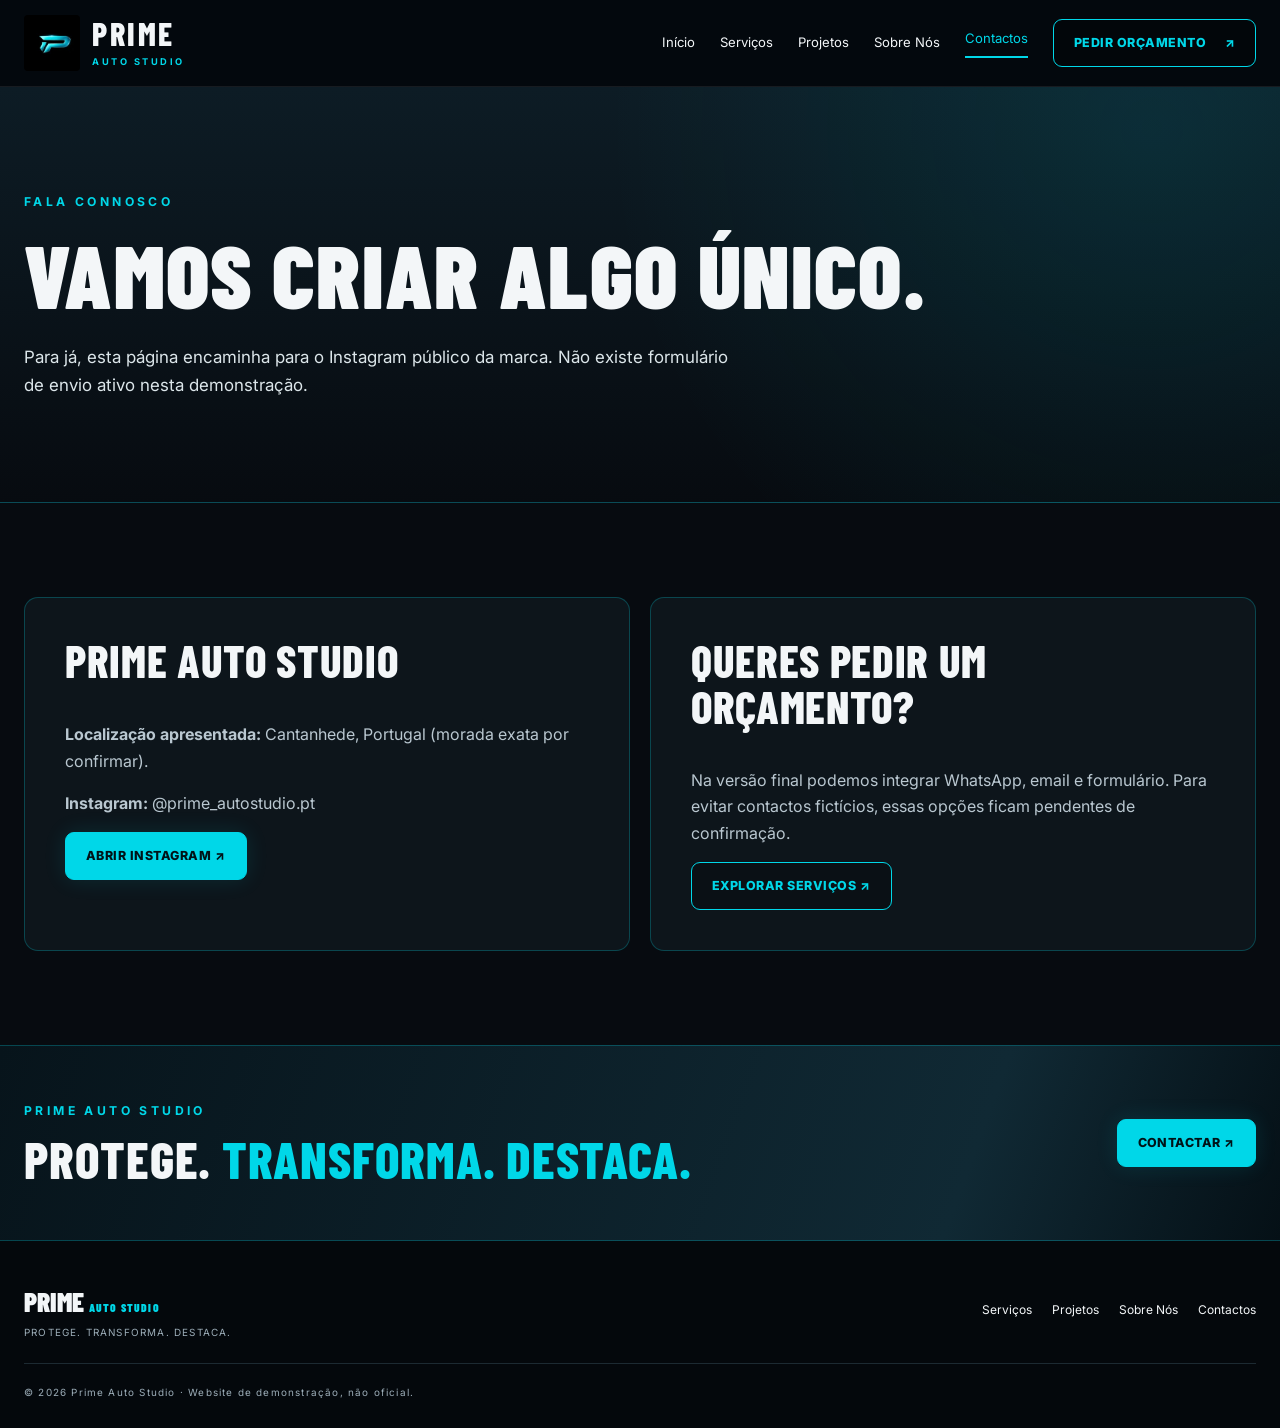
==== contactos.html @ 960bb54b "Primeira versão Prime Auto Studio" ====
<!doctype html><html lang="pt-PT"><head><meta charset="UTF-8"><meta name="viewport" content="width=device-width, initial-scale=1"><meta name="theme-color" content="#080d12"><meta name="description" content="Entra em contacto com a Prime Auto Studio para conhecer os seus serviços."><title>Contactos | Prime Auto Studio — Demonstração</title><link rel="preconnect" href="https://fonts.googleapis.com"><link rel="preconnect" href="https://fonts.gstatic.com" crossorigin><link href="https://fonts.googleapis.com/css2?family=Barlow+Condensed:wght@500;600;700;800;900&family=Inter:wght@400;500;600;700&display=swap" rel="stylesheet"><link rel="stylesheet" href="css/style.css"><link rel="stylesheet" href="css/responsive.css" media="(max-width: 900px)"></head><body><header class="site-header" id="topo"><div class="container header-inner"><a href="index.html" class="brand" aria-label="Prime Auto Studio — Início"><img src="assets/images/logo/prime-logo.png" alt="Símbolo Prime Auto Studio"><span><strong>PRIME</strong><small>AUTO STUDIO</small></span></a><button class="menu-toggle" aria-expanded="false" aria-controls="site-nav" aria-label="Abrir menu"><span></span><span></span><span></span></button><nav id="site-nav" class="site-nav" aria-label="Navegação principal"><a href="index.html" class="nav-link">Início</a><a href="servicos.html" class="nav-link">Serviços</a><a href="projetos.html" class="nav-link">Projetos</a><a href="sobre.html" class="nav-link">Sobre Nós</a><a href="contactos.html" class="nav-link active" aria-current="page">Contactos</a><a class="btn btn-outline nav-cta" href="contactos.html">Pedir orçamento <span aria-hidden="true">↗</span></a></nav></div></header><main id="conteudo"><section class="page-banner"><div class="container"><p class="eyebrow">FALA CONNOSCO</p><h1>VAMOS CRIAR <span>ALGO ÚNICO.</span></h1><p class="lead">Para já, esta página encaminha para o Instagram público da marca. Não existe formulário de envio ativo nesta demonstração.</p></div></section><section class="section"><div class="container"><div class="contact-layout"><div class="copy-panel"><h2>PRIME AUTO STUDIO</h2><p><strong>Localização apresentada:</strong> Cantanhede, Portugal (morada exata por confirmar).</p><p><strong>Instagram:</strong> @prime_autostudio.pt</p><a class="btn btn-primary" href="https://www.instagram.com/prime_autostudio.pt/" target="_blank" rel="noopener noreferrer">Abrir Instagram ↗</a></div><div class="copy-panel"><h2>QUERES PEDIR UM ORÇAMENTO?</h2><p>Na versão final podemos integrar WhatsApp, email e formulário. Para evitar contactos fictícios, essas opções ficam pendentes de confirmação.</p><a class="btn btn-outline" href="servicos.html">Explorar serviços ↗</a></div></div></div></section><section class="cta-section"><div class="container cta-inner"><div><p class="eyebrow">PRIME AUTO STUDIO</p><h2>PROTEGE. <span>TRANSFORMA. DESTACA.</span></h2></div><a href="contactos.html" class="btn btn-primary">Contactar ↗</a></div></section></main><footer class="site-footer"><div class="container footer-inner"><div><a href="index.html" class="footer-logo">PRIME <span>AUTO STUDIO</span></a><p>PROTEGE. TRANSFORMA. DESTACA.</p></div><div class="footer-links"><a href="servicos.html">Serviços</a><a href="projetos.html">Projetos</a><a href="sobre.html">Sobre Nós</a><a href="contactos.html">Contactos</a></div><p class="footer-note">© <span id="year"></span> Prime Auto Studio · Website de demonstração, não oficial.</p></div></footer><script src="js/main.js" defer></script></body></html>
---- css/style.css ----
/* Prime Auto Studio — base visual da demonstração */
:root{--bg:#070b10;--surface:#0d151b;--surface-2:#111d26;--cyan:#00d7e8;--white:#f3f6f8;--muted:#9daeb9;--border:rgba(0,215,232,.25);--max:1240px}*{box-sizing:border-box}html{scroll-behavior:smooth}body{margin:0;background:var(--bg);color:var(--white);font-family:Inter,Arial,sans-serif;line-height:1.65}a{color:inherit;text-decoration:none}img{display:block;max-width:100%}button{font:inherit}.container{width:min(var(--max),calc(100% - 48px));margin-inline:auto}h1,h2,h3,p{margin-top:0}h1,h2,h3{font-family:'Barlow Condensed',Impact,sans-serif;line-height:1.02;letter-spacing:.015em}h1{font-size:clamp(4.2rem,8vw,8.2rem);font-weight:900}h2{font-size:clamp(2.8rem,5.3vw,5rem);font-weight:800}h2 span,h1 em{color:var(--cyan);font-style:normal}.eyebrow{font-size:.76rem;letter-spacing:.28em;color:var(--cyan);font-weight:700;text-transform:uppercase}.lead{max-width:540px;font-size:1.06rem;color:#dce6ea}.site-header{position:relative;z-index:20;background:rgba(4,9,13,.96);border-bottom:1px solid rgba(255,255,255,.08)}.header-inner{min-height:86px;display:flex;align-items:center;justify-content:space-between;gap:36px}.brand{display:flex;align-items:center;gap:12px;flex-shrink:0}.brand img{width:56px;height:56px;object-fit:cover;border-radius:4px}.brand strong{font-family:'Barlow Condensed',sans-serif;font-size:2rem;font-weight:800;letter-spacing:.08em;line-height:1}.brand small{display:block;letter-spacing:.27em;color:var(--cyan);font-size:.58rem;font-weight:700}.site-nav{display:flex;align-items:center;justify-content:flex-end;gap:25px}.nav-link{font-size:.82rem;white-space:nowrap;transition:color .2s}.nav-link:hover,.nav-link.active{color:var(--cyan)}.nav-link.active{border-bottom:2px solid var(--cyan);padding-bottom:6px}.btn{min-height:48px;display:inline-flex;align-items:center;justify-content:center;gap:18px;border:1px solid var(--cyan);border-radius:9px;padding:11px 20px;font-size:.78rem;text-transform:uppercase;letter-spacing:.04em;font-weight:800;transition:transform .2s,background .2s}.btn:hover{transform:translateY(-2px)}.btn-primary{background:var(--cyan);color:#001318;box-shadow:0 0 22px rgba(0,215,232,.12)}.btn-outline{color:var(--cyan);background:rgba(0,0,0,.23)}.btn-outline:hover{background:rgba(0,215,232,.12)}.nav-cta{white-space:nowrap}.menu-toggle{display:none}.hero{min-height:690px;position:relative;overflow:hidden;background:#061016}.hero-image{position:absolute;inset:0;background:linear-gradient(90deg,rgba(0,5,9,.98) 2%,rgba(0,7,12,.82) 43%,rgba(0,7,12,.2) 100%),url('../assets/images/carros/mclaren-600lt.jpg') center 43%/cover no-repeat;filter:saturate(1.18)}.hero:after{content:'';position:absolute;inset:0;background:linear-gradient(0deg,#070b10,transparent 26%);pointer-events:none}.hero-inner{position:relative;z-index:1;min-height:690px;display:flex;align-items:center;justify-content:space-between;gap:20px}.hero-copy{padding:80px 0 110px}.hero h1{margin:16px 0 22px;text-shadow:0 3px 24px #000}.button-row{display:flex;flex-wrap:wrap;gap:15px;margin-top:30px}.hero-tag{align-self:end;margin-bottom:58px;text-align:right;color:var(--cyan);letter-spacing:.16em;font-size:.68rem;font-weight:700}.hero-tag small{display:block;color:#c2d0d8;letter-spacing:.05em;font-size:.7rem}.section{padding:94px 0}.section-contrast{background:#0a1117}.section-heading{display:flex;align-items:end;justify-content:space-between;gap:24px;margin-bottom:32px}.section-heading h2{margin:0}.text-link{color:var(--cyan);font-size:.78rem;font-weight:800;text-transform:uppercase;letter-spacing:.04em}.text-link:hover{text-decoration:underline}.service-grid,.project-grid{display:grid;grid-template-columns:repeat(4,minmax(0,1fr));gap:16px}.service-card,.project-card{border:1px solid var(--border);background:linear-gradient(155deg,#12212a,#090e13);border-radius:12px;overflow:hidden;transition:transform .25s,border-color .25s}.service-card:hover,.project-card:hover{transform:translateY(-5px);border-color:var(--cyan)}.service-card{min-height:270px;padding:26px;display:flex;flex-direction:column}.service-icon{font-size:2.9rem;color:var(--cyan);line-height:1}.service-card h3{font-size:2rem;margin:23px 0 8px}.service-card p{color:var(--muted);font-size:.86rem;flex:1}.project-photo{height:215px;overflow:hidden;background:#121c22}.project-photo img{width:100%;height:100%;object-fit:cover;transition:transform .35s}.project-card:hover img{transform:scale(1.045)}.project-meta{padding:18px;display:flex;justify-content:space-between;align-items:center;gap:10px}.project-meta h3{font-size:1.55rem;margin:0 0 4px}.project-meta p{font-size:.67rem;line-height:1.5;color:var(--muted);text-transform:uppercase;margin:0}.arrow-link{height:35px;width:35px;border:1px solid var(--cyan);border-radius:50%;display:grid;place-items:center;color:var(--cyan);flex-shrink:0}.section-footnote{color:var(--muted);font-size:.7rem;margin:20px 0 0}.about-preview{display:grid;grid-template-columns:1fr 1fr;gap:65px;align-items:center}.about-image{height:410px;overflow:hidden;border-radius:12px;border:1px solid var(--border)}.about-image img{height:100%;width:100%;object-fit:cover}.about-preview p:not(.eyebrow){max-width:520px;color:var(--muted)}.about-preview .btn{margin-top:16px}.cta-section{padding:55px 0;background:linear-gradient(110deg,#07141b,#102934 75%,#051016);border-block:1px solid var(--border)}.cta-inner{display:flex;justify-content:space-between;align-items:center;gap:30px}.cta-inner h2{font-size:clamp(2.2rem,4vw,4rem);margin:0}.page-banner{padding:105px 0 85px;background:radial-gradient(circle at 90% 10%,rgba(0,215,232,.1),transparent 45%),linear-gradient(180deg,#0d1c25,#070b10);border-bottom:1px solid var(--border)}.page-banner h1{font-size:clamp(3.7rem,7vw,6.7rem);margin:16px 0 25px}.page-banner .lead{max-width:720px}.copy-panel{padding:40px;border:1px solid var(--border);border-radius:14px;background:var(--surface);max-width:880px}.copy-panel h2{font-size:2.8rem}.copy-panel p{color:#b9c7d0}.contact-layout{display:grid;grid-template-columns:1fr 1fr;gap:20px}.site-footer{background:#04080c;padding:38px 0 28px}.footer-inner{display:flex;align-items:center;justify-content:space-between;flex-wrap:wrap;gap:22px}.footer-logo{font-family:'Barlow Condensed',sans-serif;font-weight:900;font-size:1.7rem}.footer-logo span{font-size:.72rem;color:var(--cyan);letter-spacing:.1em}.footer-inner p{margin:0;color:var(--muted);font-size:.62rem;letter-spacing:.12em}.footer-links{display:flex;flex-wrap:wrap;gap:20px;font-size:.75rem}.footer-links a:hover{color:var(--cyan)}.footer-note{width:100%;padding-top:20px;border-top:1px solid #1c2a32}:focus-visible{outline:2px solid var(--cyan);outline-offset:4px}@media(prefers-reduced-motion:reduce){*,*:before,*:after{scroll-behavior:auto!important;transition:none!important}}
---- css/responsive.css ----
@media(max-width:900px){.container{width:min(100% - 32px,var(--max))}.header-inner{min-height:72px}.brand img{width:48px;height:48px}.menu-toggle{width:45px;height:45px;display:flex;flex-direction:column;align-items:center;justify-content:center;gap:6px;background:transparent;border:1px solid var(--border);border-radius:7px;cursor:pointer}.menu-toggle span{width:20px;height:2px;background:var(--cyan)}.site-nav{display:none;position:absolute;top:100%;left:0;right:0;background:#071017;padding:20px 24px 28px;flex-direction:column;align-items:stretch;gap:20px;border-bottom:1px solid var(--border)}.site-nav.is-open{display:flex}.nav-link.active{border:0;padding:0}.nav-cta{align-self:flex-start}.hero,.hero-inner{min-height:625px}.hero-image{background-position:60% center;background-image:linear-gradient(90deg,rgba(0,5,9,.93),rgba(0,7,12,.53)),url('../assets/images/carros/mclaren-600lt.jpg')}.hero-copy{padding:80px 0}.hero-tag{display:none}.service-grid,.project-grid{grid-template-columns:repeat(2,minmax(0,1fr))}.section{padding:65px 0}.about-preview{gap:30px}.about-image{height:310px}}@media(max-width:600px){.brand strong{font-size:1.6rem}.brand small{font-size:.51rem}.hero,.hero-inner{min-height:610px}.hero h1{font-size:clamp(3.8rem,14vw,5.5rem)}.hero .eyebrow{font-size:.61rem}.lead{font-size:.97rem}.section-heading{display:block}.section-heading .text-link{display:inline-block;margin-top:18px}.service-grid,.project-grid,.about-preview,.contact-layout{grid-template-columns:1fr}.service-card{min-height:220px}.project-photo{height:270px}.cta-inner{align-items:flex-start;flex-direction:column}.page-banner{padding:75px 0 65px}.copy-panel{padding:26px}.footer-inner{align-items:flex-start;flex-direction:column}}
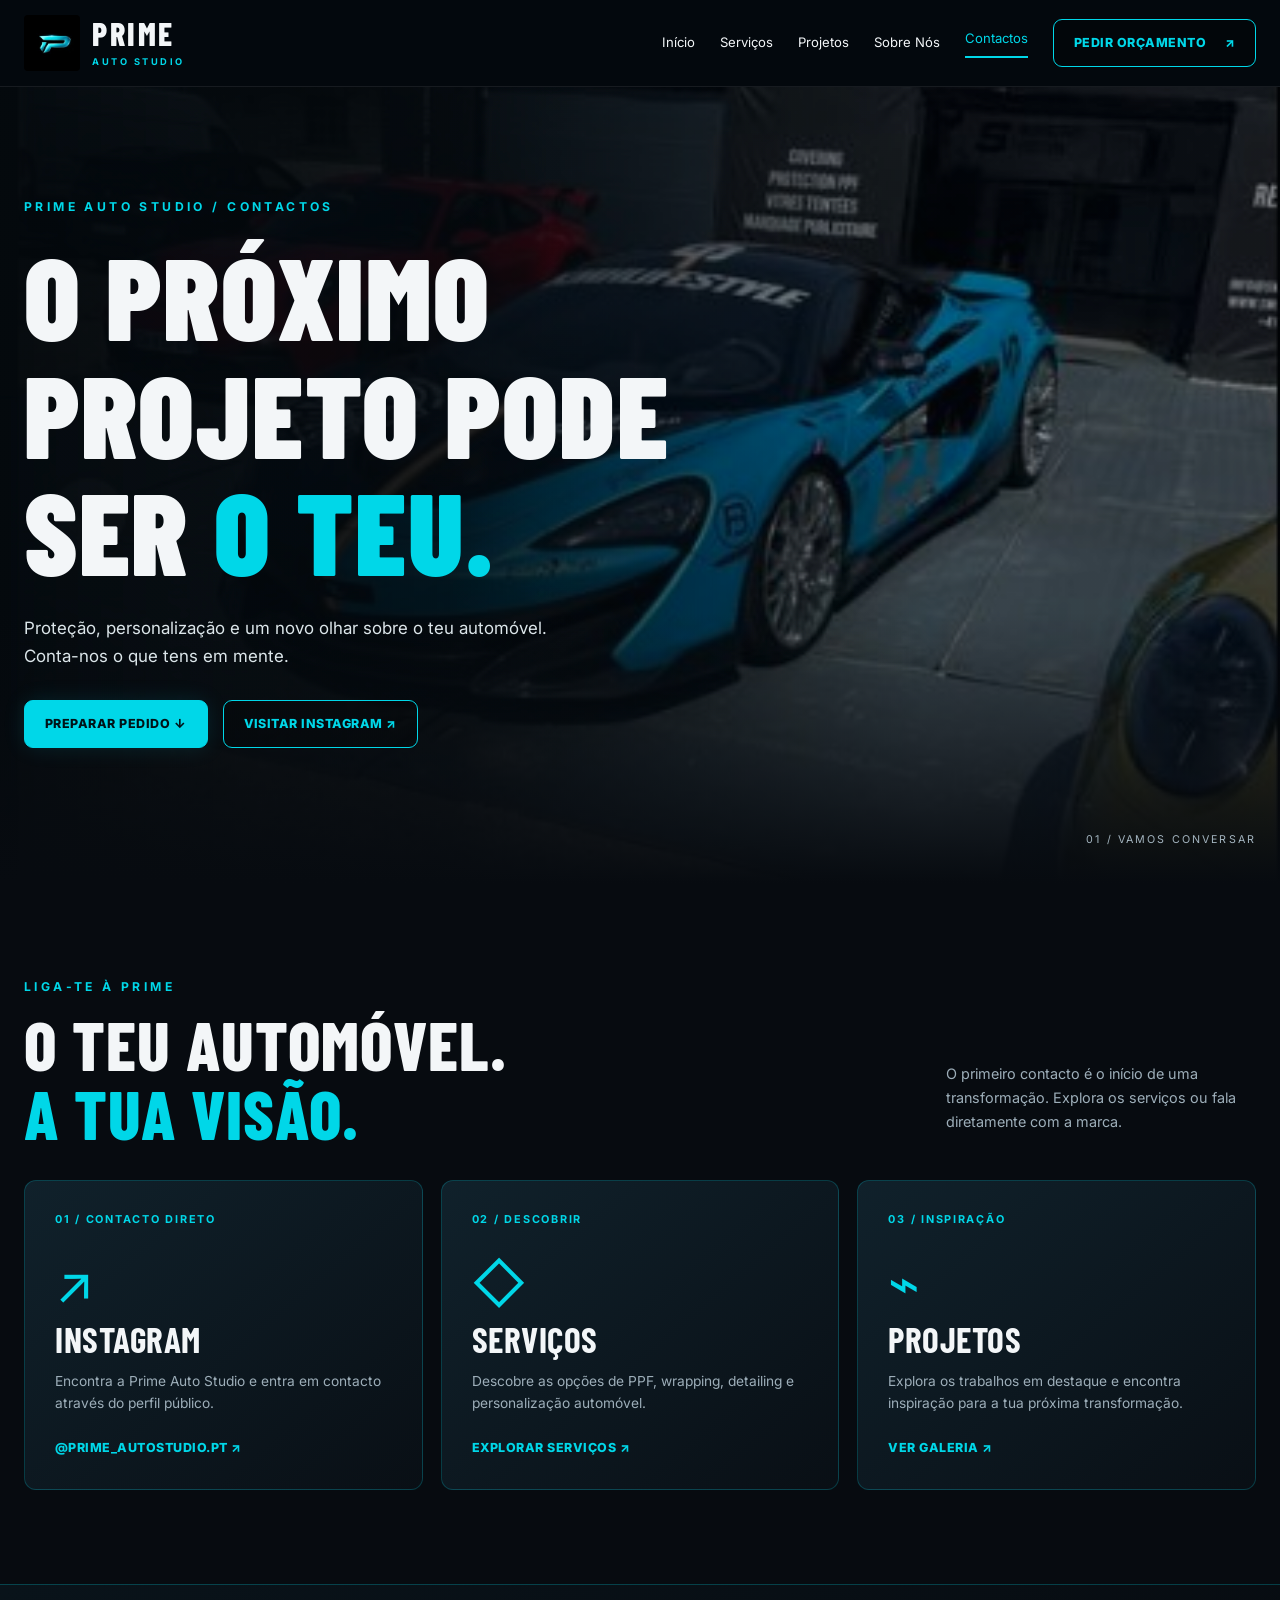
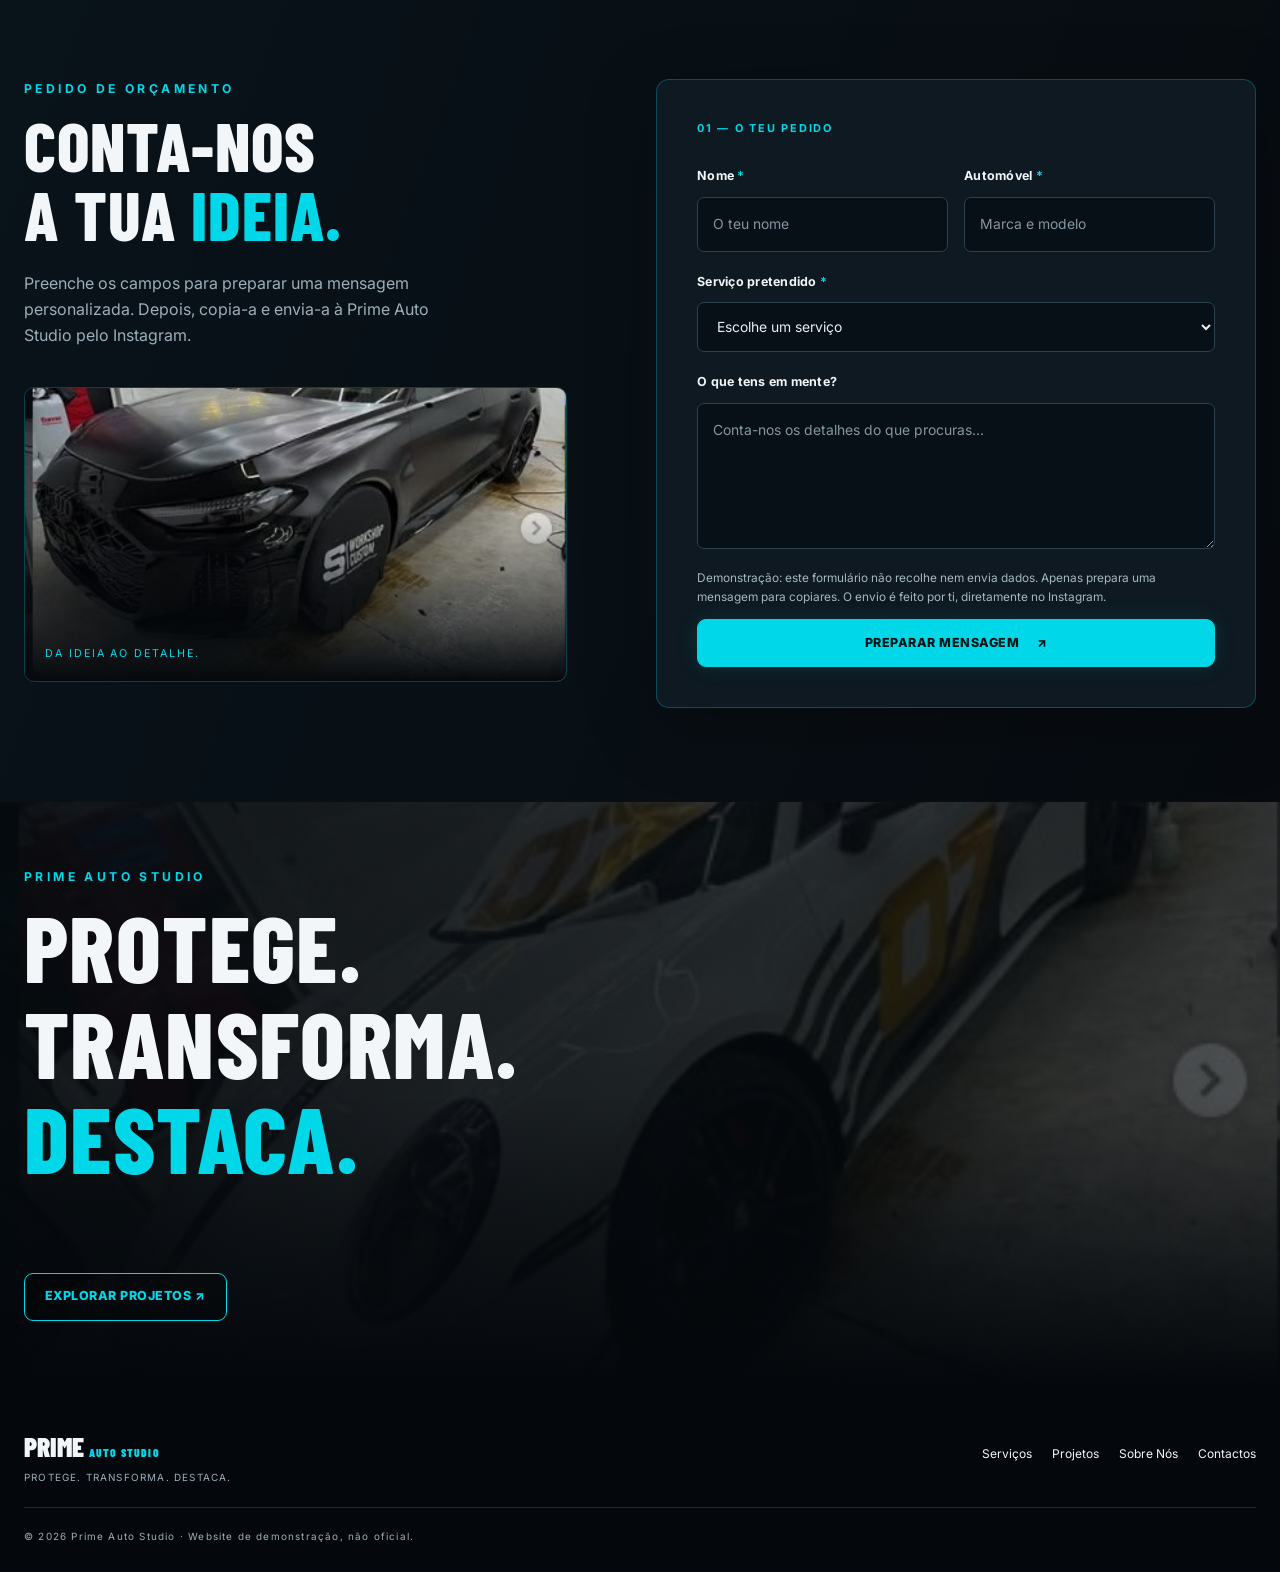
==== commit 553c8139: "atualização a 100% da demo" ====
--- a/contactos.html
+++ b/contactos.html
@@ -1 +1,16 @@
-<!doctype html><html lang="pt-PT"><head><meta charset="UTF-8"><meta name="viewport" content="width=device-width, initial-scale=1"><meta name="theme-color" content="#080d12"><meta name="description" content="Entra em contacto com a Prime Auto Studio para conhecer os seus serviços."><title>Contactos | Prime Auto Studio — Demonstração</title><link rel="preconnect" href="https://fonts.googleapis.com"><link rel="preconnect" href="https://fonts.gstatic.com" crossorigin><link href="https://fonts.googleapis.com/css2?family=Barlow+Condensed:wght@500;600;700;800;900&family=Inter:wght@400;500;600;700&display=swap" rel="stylesheet"><link rel="stylesheet" href="css/style.css"><link rel="stylesheet" href="css/responsive.css" media="(max-width: 900px)"></head><body><header class="site-header" id="topo"><div class="container header-inner"><a href="index.html" class="brand" aria-label="Prime Auto Studio — Início"><img src="assets/images/logo/prime-logo.png" alt="Símbolo Prime Auto Studio"><span><strong>PRIME</strong><small>AUTO STUDIO</small></span></a><button class="menu-toggle" aria-expanded="false" aria-controls="site-nav" aria-label="Abrir menu"><span></span><span></span><span></span></button><nav id="site-nav" class="site-nav" aria-label="Navegação principal"><a href="index.html" class="nav-link">Início</a><a href="servicos.html" class="nav-link">Serviços</a><a href="projetos.html" class="nav-link">Projetos</a><a href="sobre.html" class="nav-link">Sobre Nós</a><a href="contactos.html" class="nav-link active" aria-current="page">Contactos</a><a class="btn btn-outline nav-cta" href="contactos.html">Pedir orçamento <span aria-hidden="true">↗</span></a></nav></div></header><main id="conteudo"><section class="page-banner"><div class="container"><p class="eyebrow">FALA CONNOSCO</p><h1>VAMOS CRIAR <span>ALGO ÚNICO.</span></h1><p class="lead">Para já, esta página encaminha para o Instagram público da marca. Não existe formulário de envio ativo nesta demonstração.</p></div></section><section class="section"><div class="container"><div class="contact-layout"><div class="copy-panel"><h2>PRIME AUTO STUDIO</h2><p><strong>Localização apresentada:</strong> Cantanhede, Portugal (morada exata por confirmar).</p><p><strong>Instagram:</strong> @prime_autostudio.pt</p><a class="btn btn-primary" href="https://www.instagram.com/prime_autostudio.pt/" target="_blank" rel="noopener noreferrer">Abrir Instagram ↗</a></div><div class="copy-panel"><h2>QUERES PEDIR UM ORÇAMENTO?</h2><p>Na versão final podemos integrar WhatsApp, email e formulário. Para evitar contactos fictícios, essas opções ficam pendentes de confirmação.</p><a class="btn btn-outline" href="servicos.html">Explorar serviços ↗</a></div></div></div></section><section class="cta-section"><div class="container cta-inner"><div><p class="eyebrow">PRIME AUTO STUDIO</p><h2>PROTEGE. <span>TRANSFORMA. DESTACA.</span></h2></div><a href="contactos.html" class="btn btn-primary">Contactar ↗</a></div></section></main><footer class="site-footer"><div class="container footer-inner"><div><a href="index.html" class="footer-logo">PRIME <span>AUTO STUDIO</span></a><p>PROTEGE. TRANSFORMA. DESTACA.</p></div><div class="footer-links"><a href="servicos.html">Serviços</a><a href="projetos.html">Projetos</a><a href="sobre.html">Sobre Nós</a><a href="contactos.html">Contactos</a></div><p class="footer-note">© <span id="year"></span> Prime Auto Studio · Website de demonstração, não oficial.</p></div></footer><script src="js/main.js" defer></script></body></html>+<!doctype html>
+<html lang="pt-PT"><head>
+<meta charset="UTF-8"><meta name="viewport" content="width=device-width, initial-scale=1"><meta name="theme-color" content="#080d12">
+<meta name="description" content="Contacta a Prime Auto Studio sobre PPF, wrapping, detailing e personalização automóvel.">
+<title>Contactos | Prime Auto Studio — Demonstração</title>
+<link rel="preconnect" href="https://fonts.googleapis.com"><link rel="preconnect" href="https://fonts.gstatic.com" crossorigin>
+<link href="https://fonts.googleapis.com/css2?family=Barlow+Condensed:wght@500;600;700;800;900&family=Inter:wght@400;500;600;700&display=swap" rel="stylesheet">
+<link rel="stylesheet" href="css/style.css"><link rel="stylesheet" href="css/responsive.css" media="(max-width: 900px)"><link rel="stylesheet" href="css/contactos-v2.css">
+</head><body class="contacts-page">
+<header class="site-header" id="topo"><div class="container header-inner"><a href="index.html" class="brand" aria-label="Prime Auto Studio — Início"><img src="assets/images/logo/prime-logo.png" alt="Símbolo Prime Auto Studio"><span><strong>PRIME</strong><small>AUTO STUDIO</small></span></a><button class="menu-toggle" aria-expanded="false" aria-controls="site-nav" aria-label="Abrir menu"><span></span><span></span><span></span></button><nav id="site-nav" class="site-nav" aria-label="Navegação principal"><a href="index.html" class="nav-link">Início</a><a href="servicos.html" class="nav-link">Serviços</a><a href="projetos.html" class="nav-link">Projetos</a><a href="sobre.html" class="nav-link">Sobre Nós</a><a href="contactos.html" class="nav-link active" aria-current="page">Contactos</a><a class="btn btn-outline nav-cta" href="#orcamento">Pedir orçamento <span aria-hidden="true">↗</span></a></nav></div></header>
+<main id="conteudo">
+<section class="contact-hero" aria-labelledby="contact-title"><div class="contact-hero-image" aria-hidden="true"></div><div class="container contact-hero-inner"><p class="eyebrow">PRIME AUTO STUDIO / CONTACTOS</p><h1 id="contact-title">O PRÓXIMO<br>PROJETO PODE<br>SER <em>O TEU.</em></h1><p class="lead">Proteção, personalização e um novo olhar sobre o teu automóvel. Conta-nos o que tens em mente.</p><div class="button-row"><a class="btn btn-primary" href="#orcamento">Preparar pedido ↓</a><a class="btn btn-outline" href="https://www.instagram.com/prime_autostudio.pt/" target="_blank" rel="noopener noreferrer">Visitar Instagram ↗</a></div></div><span class="contact-hero-index">01 / VAMOS CONVERSAR</span></section>
+<section class="contact-options section" aria-labelledby="options-title"><div class="container"><div class="section-heading"><div><p class="eyebrow">LIGA-TE À PRIME</p><h2 id="options-title">O TEU AUTOMÓVEL.<br><span>A TUA VISÃO.</span></h2></div><p class="options-side">O primeiro contacto é o início de uma transformação. Explora os serviços ou fala diretamente com a marca.</p></div><div class="contact-cards"><article class="contact-card"><span class="contact-card-number">01 / CONTACTO DIRETO</span><span class="contact-card-glyph" aria-hidden="true">↗</span><h3>INSTAGRAM</h3><p>Encontra a Prime Auto Studio e entra em contacto através do perfil público.</p><a href="https://www.instagram.com/prime_autostudio.pt/" target="_blank" rel="noopener noreferrer" class="text-link">@prime_autostudio.pt ↗</a></article><article class="contact-card"><span class="contact-card-number">02 / DESCOBRIR</span><span class="contact-card-glyph" aria-hidden="true">◇</span><h3>SERVIÇOS</h3><p>Descobre as opções de PPF, wrapping, detailing e personalização automóvel.</p><a href="servicos.html" class="text-link">Explorar serviços ↗</a></article><article class="contact-card"><span class="contact-card-number">03 / INSPIRAÇÃO</span><span class="contact-card-glyph" aria-hidden="true">⌁</span><h3>PROJETOS</h3><p>Explora os trabalhos em destaque e encontra inspiração para a tua próxima transformação.</p><a href="projetos.html" class="text-link">Ver galeria ↗</a></article></div></div></section>
+<section class="quote-section section" id="orcamento" aria-labelledby="quote-title"><div class="container quote-layout"><div class="quote-intro"><p class="eyebrow">PEDIDO DE ORÇAMENTO</p><h2 id="quote-title">CONTA-NOS<br>A TUA <span>IDEIA.</span></h2><p>Preenche os campos para preparar uma mensagem personalizada. Depois, copia-a e envia-a à Prime Auto Studio pelo Instagram.</p><div class="quote-visual"><img src="assets/images/carros/audi-rs5.jpg" alt="Audi RS5 com acabamento personalizado" loading="lazy"><div class="quote-visual-tag">DA IDEIA AO DETALHE.</div></div></div><div class="quote-form-panel"><p class="form-kicker">01 — O TEU PEDIDO</p><form id="quote-form"><div class="form-grid"><div class="field"><label for="cliente">Nome <span aria-hidden="true">*</span></label><input id="cliente" name="cliente" type="text" autocomplete="name" maxlength="80" placeholder="O teu nome" required></div><div class="field"><label for="automovel">Automóvel <span aria-hidden="true">*</span></label><input id="automovel" name="automovel" type="text" maxlength="100" placeholder="Marca e modelo" required></div></div><div class="field"><label for="servico">Serviço pretendido <span aria-hidden="true">*</span></label><select id="servico" name="servico" required><option value="" disabled selected>Escolhe um serviço</option><option>PPF — Proteção de pintura</option><option>Wrapping — Mudança de cor</option><option>Detailing</option><option>Personalização / Livery</option><option>Ainda não sei / Quero aconselhamento</option></select></div><div class="field"><label for="mensagem">O que tens em mente?</label><textarea id="mensagem" name="mensagem" rows="5" maxlength="1200" placeholder="Conta-nos os detalhes do que procuras..."></textarea></div><p class="form-explainer">Demonstração: este formulário não recolhe nem envia dados. Apenas prepara uma mensagem para copiares. O envio é feito por ti, diretamente no Instagram.</p><button class="btn btn-primary quote-submit" type="submit">Preparar mensagem <span aria-hidden="true">↗</span></button><div class="quote-result" id="quote-result" hidden><p class="quote-result-title">Mensagem pronta</p><textarea id="quote-output" readonly rows="7" aria-label="Mensagem preparada"></textarea><div class="quote-actions"><button class="btn btn-primary" type="button" id="copy-quote">Copiar mensagem</button><a class="btn btn-outline" href="https://www.instagram.com/prime_autostudio.pt/" target="_blank" rel="noopener noreferrer">Abrir Instagram ↗</a></div><p id="copy-status" class="copy-status" role="status" aria-live="polite"></p></div></form></div></div></section>
+<section class="contact-end" aria-labelledby="end-title"><div class="contact-end-photo" aria-hidden="true"></div><div class="container contact-end-content"><p class="eyebrow">PRIME AUTO STUDIO</p><h2 id="end-title">PROTEGE.<br>TRANSFORMA.<br><span>DESTACA.</span></h2><a href="projetos.html" class="btn btn-outline">Explorar projetos ↗</a></div></section>
+</main><footer class="site-footer"><div class="container footer-inner"><div><a href="index.html" class="footer-logo">PRIME <span>AUTO STUDIO</span></a><p>PROTEGE. TRANSFORMA. DESTACA.</p></div><div class="footer-links"><a href="servicos.html">Serviços</a><a href="projetos.html">Projetos</a><a href="sobre.html">Sobre Nós</a><a href="contactos.html">Contactos</a></div><p class="footer-note">© <span id="year"></span> Prime Auto Studio · Website de demonstração, não oficial.</p></div></footer><script src="js/main.js" defer></script><script src="js/contactos.js" defer></script></body></html>
--- a/css/contactos-v2.css
+++ b/css/contactos-v2.css
@@ -0,0 +1,2 @@
+/* Prime Auto Studio — Contactos V2 */
+.contacts-page{overflow-x:hidden}.contact-hero{min-height:680px;position:relative;display:flex;align-items:center;isolation:isolate;overflow:hidden;background:#080d12}.contact-hero-image{position:absolute;inset:0;z-index:-2;background:linear-gradient(90deg,rgba(3,8,12,.98) 0%,rgba(3,8,12,.9) 35%,rgba(3,8,12,.38) 72%),url('../assets/images/carros/mclaren-600lt.jpg') center 45%/cover no-repeat;filter:saturate(1.1)}.contact-hero::after{content:"";position:absolute;inset:0;z-index:-1;background:linear-gradient(0deg,#070b10,transparent 34%)}.contact-hero-inner{padding:110px 0 135px}.contact-hero h1{margin:20px 0 25px;font-size:clamp(4.1rem,9vw,9rem)}.contact-hero h1 em{font-style:normal;color:var(--cyan)}.contact-hero-index{position:absolute;bottom:35px;right:max(24px,calc((100vw - 1240px)/2));letter-spacing:.2em;color:#a4b5c0;font-size:.67rem}.options-side{max-width:310px;color:var(--muted);font-size:.9rem}.contact-cards{display:grid;grid-template-columns:repeat(3,minmax(0,1fr));gap:18px}.contact-card{background:linear-gradient(140deg,#10212b,#090f15);border:1px solid rgba(0,215,232,.22);border-radius:12px;padding:30px;min-height:310px;display:flex;flex-direction:column;transition:transform .25s,border-color .25s}.contact-card:hover{transform:translateY(-5px);border-color:var(--cyan)}.contact-card-number,.form-kicker{font-size:.68rem;letter-spacing:.16em;color:var(--cyan);font-weight:700}.contact-card-glyph{font-size:3.3rem;line-height:1;color:var(--cyan);margin:28px 0 12px}.contact-card h3{font-size:2.2rem;margin:0 0 12px}.contact-card p{font-size:.86rem;color:var(--muted);flex:1}.quote-section{background:linear-gradient(110deg,#09131a,#070b10);border-top:1px solid var(--border)}.quote-layout{display:grid;grid-template-columns:.95fr 1.05fr;gap:clamp(30px,7vw,90px);align-items:start}.quote-intro h2{margin:12px 0 20px}.quote-intro>p:not(.eyebrow){color:var(--muted);max-width:430px}.quote-visual{margin-top:38px;height:295px;position:relative;overflow:hidden;border:1px solid var(--border);border-radius:10px}.quote-visual img{height:100%;width:100%;object-fit:cover}.quote-visual::after{content:"";position:absolute;inset:40% 0 0;background:linear-gradient(transparent,#05090d)}.quote-visual-tag{position:absolute;z-index:1;bottom:18px;left:20px;font-size:.67rem;letter-spacing:.18em;color:var(--cyan)}.quote-form-panel{background:#0e1921;border:1px solid rgba(0,215,232,.28);border-radius:13px;padding:clamp(20px,4vw,40px);box-shadow:0 18px 70px rgba(0,0,0,.25)}.form-kicker{margin-bottom:28px}.form-grid{display:grid;grid-template-columns:1fr 1fr;gap:16px}.field{display:flex;flex-direction:column;gap:10px;margin-bottom:20px}.field label{font-size:.78rem;font-weight:700;letter-spacing:.02em}.field label span{color:var(--cyan)}.field input,.field select,.field textarea,.quote-result textarea{display:block;width:100%;border:1px solid #2c424e;border-radius:7px;padding:15px;background:#071017;color:var(--white);font:inherit;font-size:.87rem;resize:vertical;min-width:0}.field input::placeholder,.field textarea::placeholder{color:#8696a1}.field input:focus,.field select:focus,.field textarea:focus{outline:1px solid var(--cyan);border-color:var(--cyan)}.field select{color:#e5f0f3}.form-explainer{font-size:.74rem;line-height:1.6;color:#a6b7c2}.quote-submit{width:100%;cursor:pointer}.quote-result{border-top:1px solid var(--border);margin-top:26px;padding-top:22px}.quote-result[hidden]{display:none}.quote-result-title{font-family:'Barlow Condensed',sans-serif;font-size:1.8rem;font-weight:800;color:var(--cyan)}.quote-result textarea{margin-bottom:12px}.quote-actions{display:flex;gap:12px;flex-wrap:wrap}.quote-actions button{cursor:pointer}.copy-status{color:var(--cyan);min-height:1.4rem;font-size:.8rem;margin:12px 0 0}.contact-end{position:relative;isolation:isolate;min-height:440px;display:flex;align-items:center}.contact-end-photo{position:absolute;inset:0;z-index:-2;background:linear-gradient(90deg,#050a0eee,rgba(5,10,14,.67)),url('../assets/images/carros/porsche.jpg') center/cover}.contact-end:after{position:absolute;inset:0;z-index:-1;content:"";background:linear-gradient(0deg,#04080c,transparent 50%)}.contact-end-content{padding:65px 0}.contact-end h2{font-size:clamp(3.5rem,7.3vw,7rem)}.contact-end .btn{margin-top:10px}@media(max-width:900px){.contact-hero{min-height:600px}.contact-hero-inner{padding:90px 0 110px}.contact-hero-image{background-position:57% center}.contact-cards{grid-template-columns:1fr 1fr}.quote-layout{grid-template-columns:1fr}.quote-visual{max-width:650px}}@media(max-width:620px){.contact-hero{min-height:590px}.contact-hero-image{background:linear-gradient(90deg,rgba(3,8,12,.93),rgba(3,8,12,.60)),url('../assets/images/carros/mclaren-600lt.jpg') 54% center/cover}.contact-hero h1{font-size:clamp(3.45rem,14vw,5.3rem)}.contact-hero-index{right:24px}.contact-cards,.form-grid{grid-template-columns:1fr}.contact-card{min-height:265px}.quote-actions .btn{width:100%}.quote-visual{height:220px}.contact-end{min-height:380px}}@media(prefers-reduced-motion:reduce){.contact-card{transition:none}}
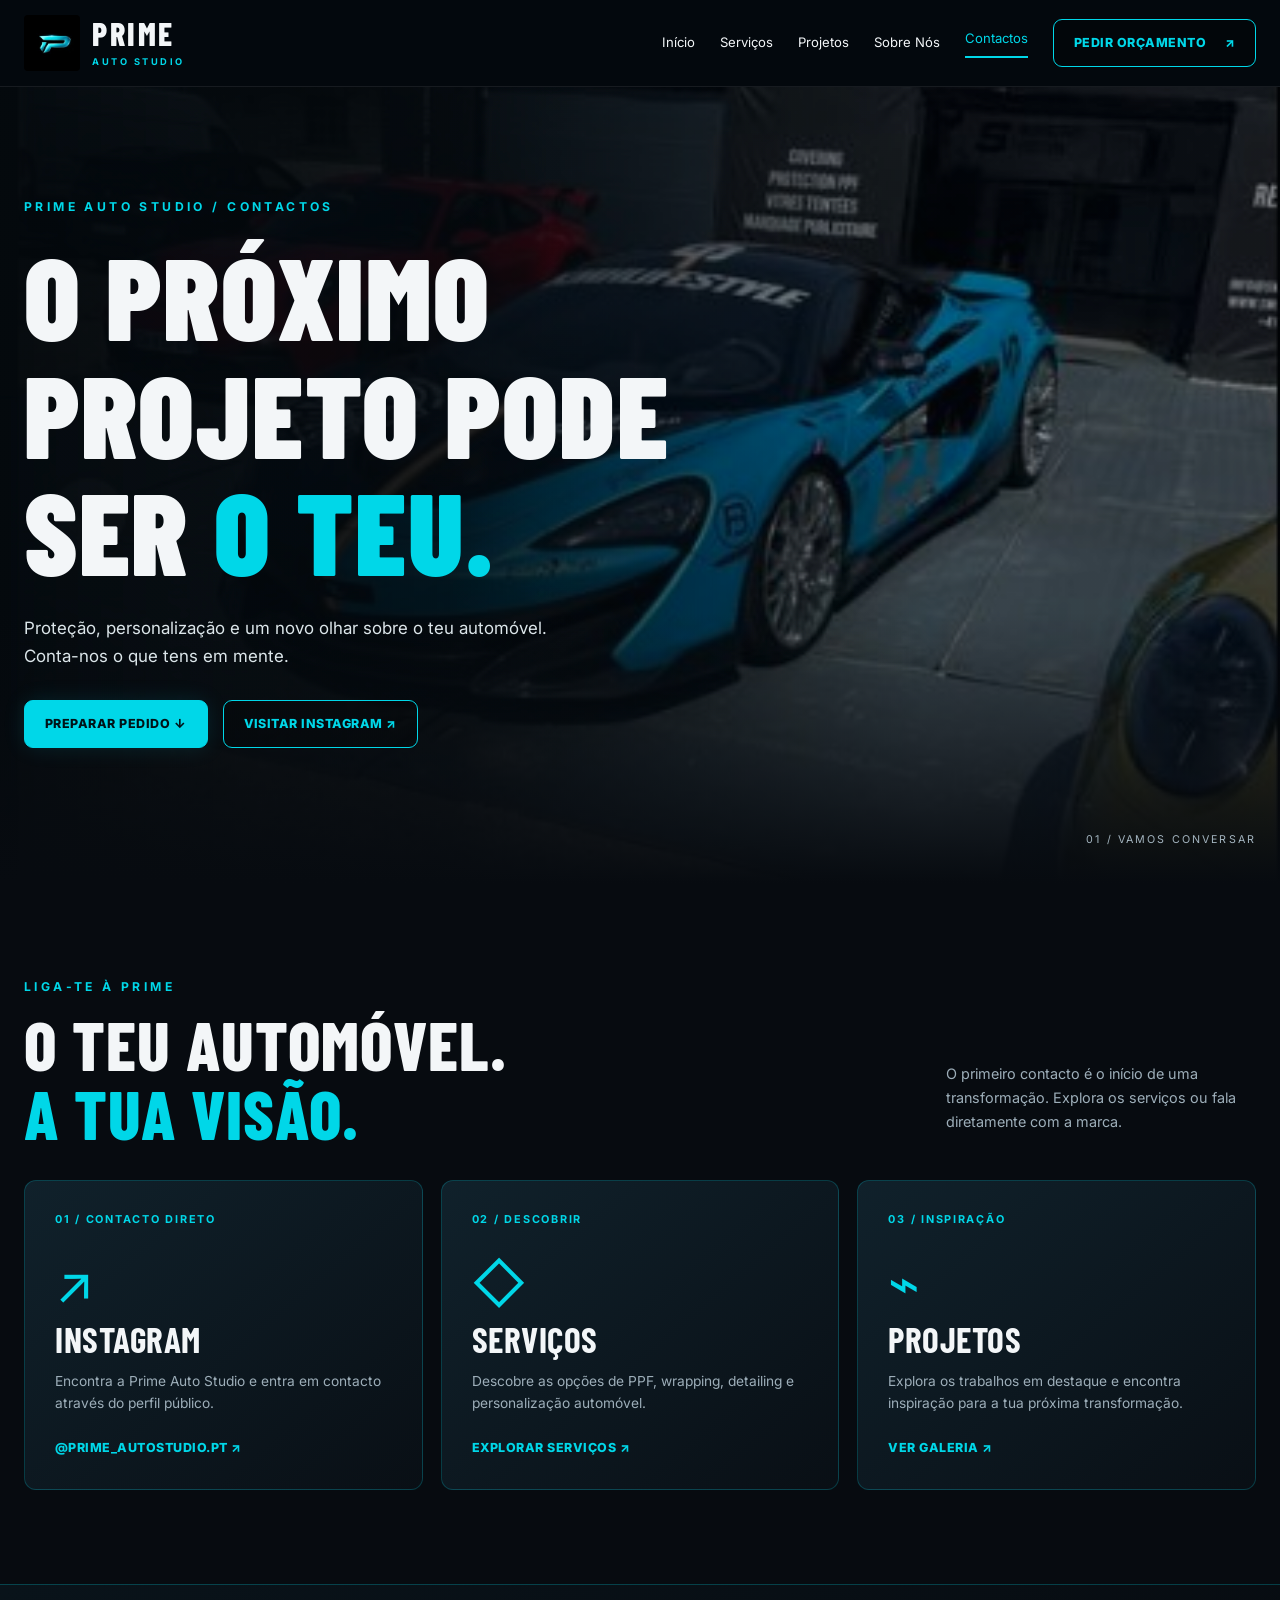
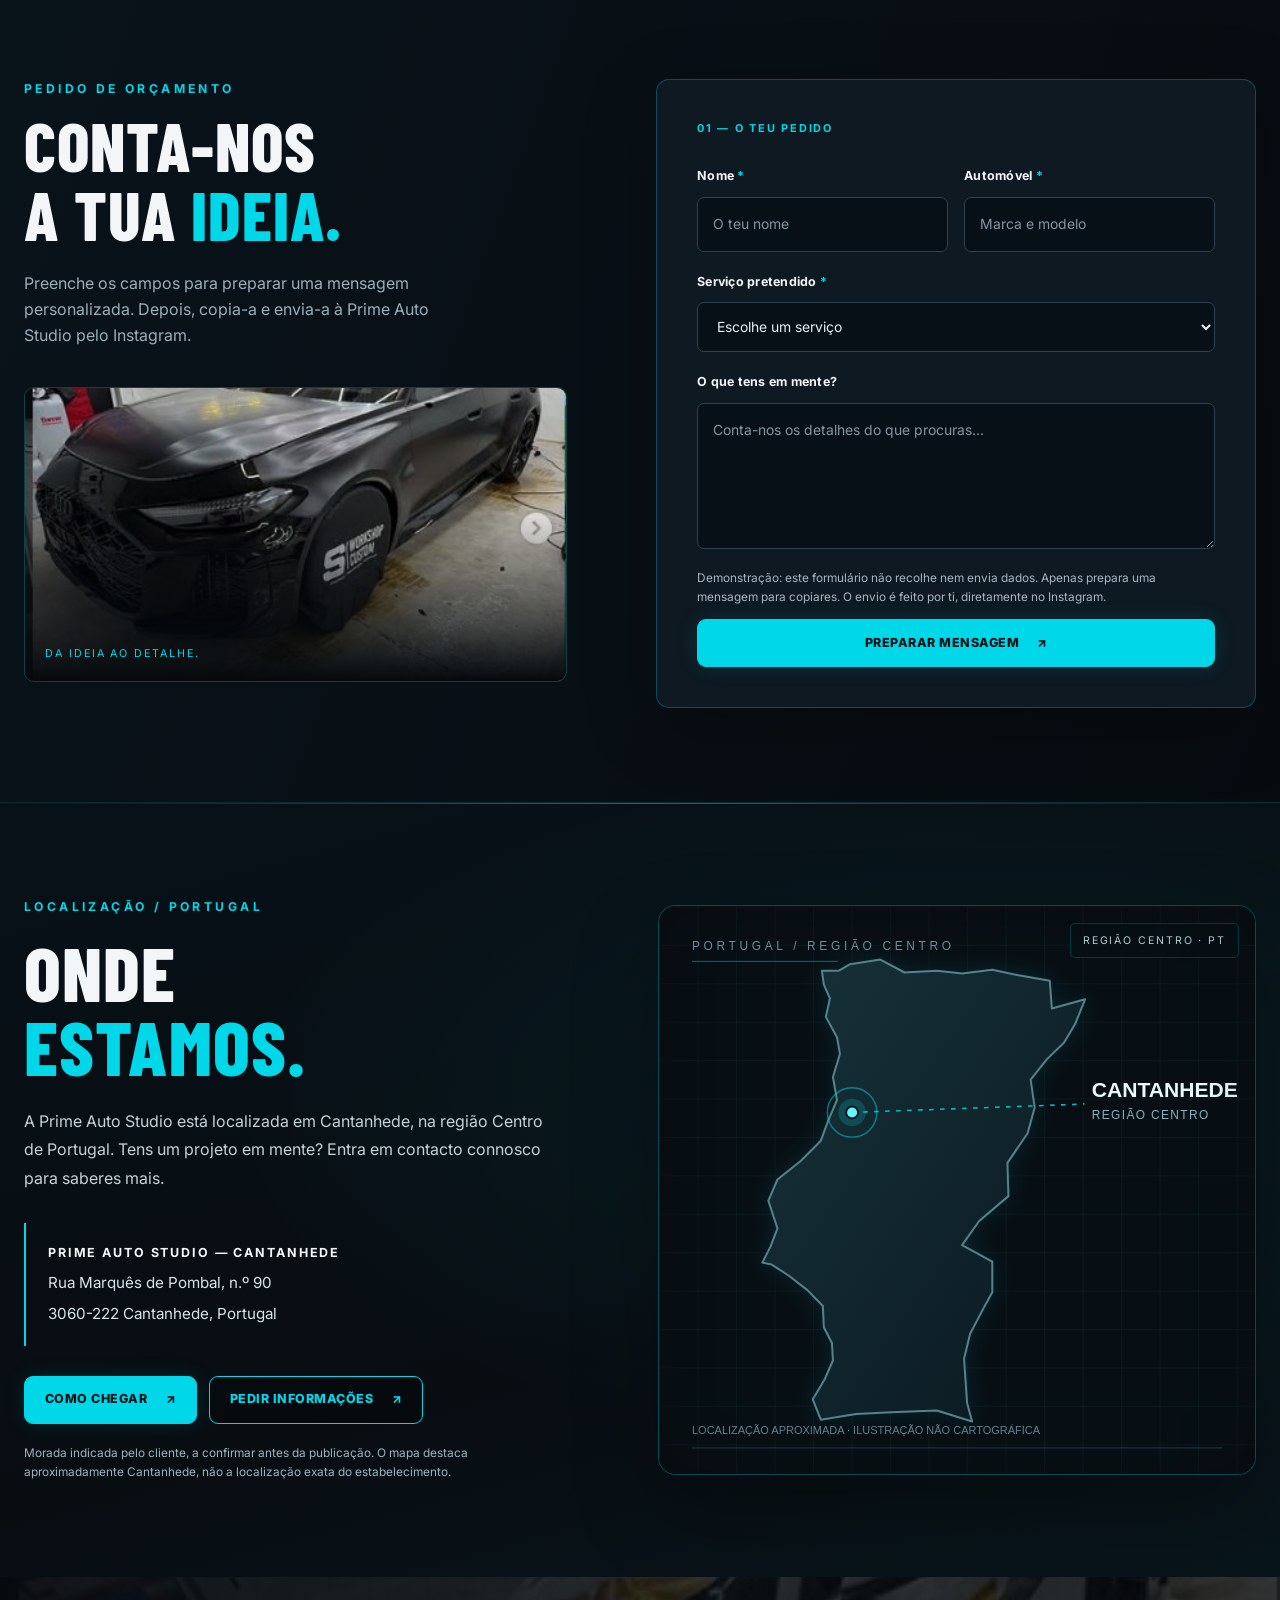
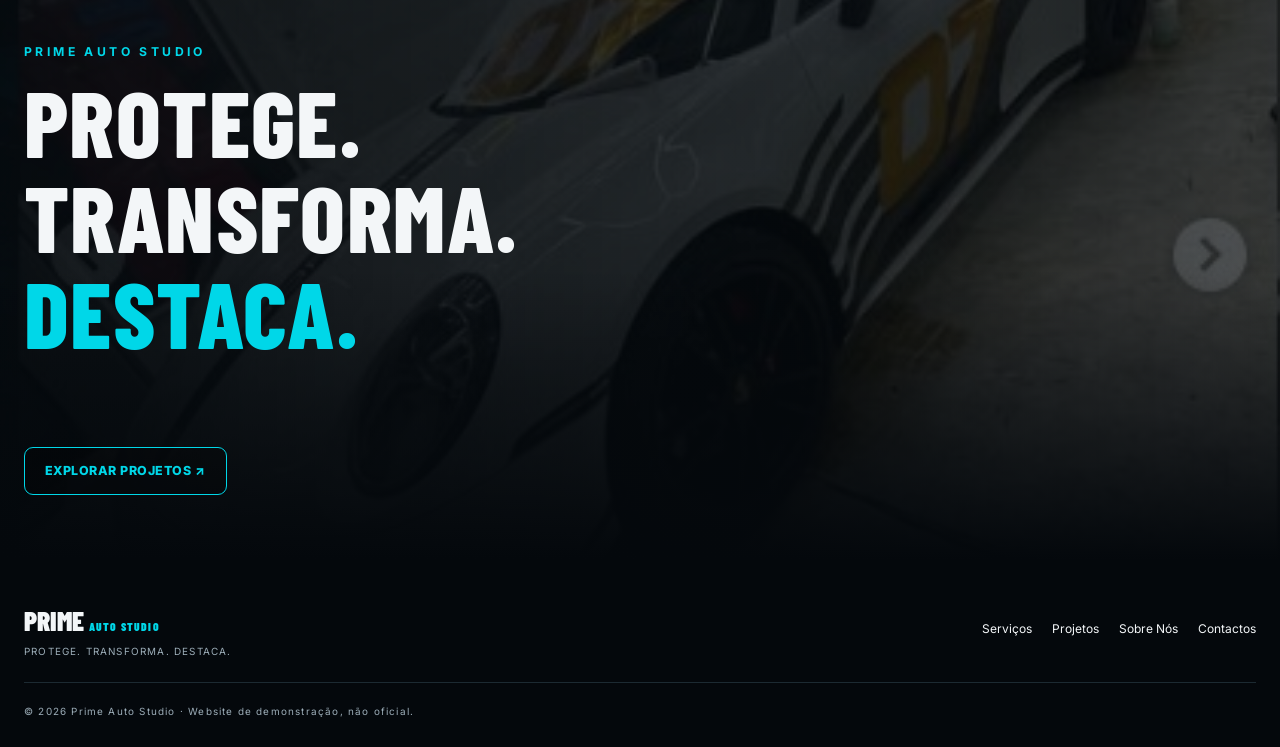
==== commit 5b292015: "Mapa localização e conecção com o maps" ====
--- a/contactos.html
+++ b/contactos.html
@@ -5,12 +5,35 @@
 <title>Contactos | Prime Auto Studio — Demonstração</title>
 <link rel="preconnect" href="https://fonts.googleapis.com"><link rel="preconnect" href="https://fonts.gstatic.com" crossorigin>
 <link href="https://fonts.googleapis.com/css2?family=Barlow+Condensed:wght@500;600;700;800;900&family=Inter:wght@400;500;600;700&display=swap" rel="stylesheet">
-<link rel="stylesheet" href="css/style.css"><link rel="stylesheet" href="css/responsive.css" media="(max-width: 900px)"><link rel="stylesheet" href="css/contactos-v2.css">
+<link rel="stylesheet" href="css/style.css"><link rel="stylesheet" href="css/localizacao.css"><link rel="stylesheet" href="css/responsive.css" media="(max-width: 900px)"><link rel="stylesheet" href="css/contactos-v2.css">
 </head><body class="contacts-page">
 <header class="site-header" id="topo"><div class="container header-inner"><a href="index.html" class="brand" aria-label="Prime Auto Studio — Início"><img src="assets/images/logo/prime-logo.png" alt="Símbolo Prime Auto Studio"><span><strong>PRIME</strong><small>AUTO STUDIO</small></span></a><button class="menu-toggle" aria-expanded="false" aria-controls="site-nav" aria-label="Abrir menu"><span></span><span></span><span></span></button><nav id="site-nav" class="site-nav" aria-label="Navegação principal"><a href="index.html" class="nav-link">Início</a><a href="servicos.html" class="nav-link">Serviços</a><a href="projetos.html" class="nav-link">Projetos</a><a href="sobre.html" class="nav-link">Sobre Nós</a><a href="contactos.html" class="nav-link active" aria-current="page">Contactos</a><a class="btn btn-outline nav-cta" href="#orcamento">Pedir orçamento <span aria-hidden="true">↗</span></a></nav></div></header>
 <main id="conteudo">
 <section class="contact-hero" aria-labelledby="contact-title"><div class="contact-hero-image" aria-hidden="true"></div><div class="container contact-hero-inner"><p class="eyebrow">PRIME AUTO STUDIO / CONTACTOS</p><h1 id="contact-title">O PRÓXIMO<br>PROJETO PODE<br>SER <em>O TEU.</em></h1><p class="lead">Proteção, personalização e um novo olhar sobre o teu automóvel. Conta-nos o que tens em mente.</p><div class="button-row"><a class="btn btn-primary" href="#orcamento">Preparar pedido ↓</a><a class="btn btn-outline" href="https://www.instagram.com/prime_autostudio.pt/" target="_blank" rel="noopener noreferrer">Visitar Instagram ↗</a></div></div><span class="contact-hero-index">01 / VAMOS CONVERSAR</span></section>
 <section class="contact-options section" aria-labelledby="options-title"><div class="container"><div class="section-heading"><div><p class="eyebrow">LIGA-TE À PRIME</p><h2 id="options-title">O TEU AUTOMÓVEL.<br><span>A TUA VISÃO.</span></h2></div><p class="options-side">O primeiro contacto é o início de uma transformação. Explora os serviços ou fala diretamente com a marca.</p></div><div class="contact-cards"><article class="contact-card"><span class="contact-card-number">01 / CONTACTO DIRETO</span><span class="contact-card-glyph" aria-hidden="true">↗</span><h3>INSTAGRAM</h3><p>Encontra a Prime Auto Studio e entra em contacto através do perfil público.</p><a href="https://www.instagram.com/prime_autostudio.pt/" target="_blank" rel="noopener noreferrer" class="text-link">@prime_autostudio.pt ↗</a></article><article class="contact-card"><span class="contact-card-number">02 / DESCOBRIR</span><span class="contact-card-glyph" aria-hidden="true">◇</span><h3>SERVIÇOS</h3><p>Descobre as opções de PPF, wrapping, detailing e personalização automóvel.</p><a href="servicos.html" class="text-link">Explorar serviços ↗</a></article><article class="contact-card"><span class="contact-card-number">03 / INSPIRAÇÃO</span><span class="contact-card-glyph" aria-hidden="true">⌁</span><h3>PROJETOS</h3><p>Explora os trabalhos em destaque e encontra inspiração para a tua próxima transformação.</p><a href="projetos.html" class="text-link">Ver galeria ↗</a></article></div></div></section>
 <section class="quote-section section" id="orcamento" aria-labelledby="quote-title"><div class="container quote-layout"><div class="quote-intro"><p class="eyebrow">PEDIDO DE ORÇAMENTO</p><h2 id="quote-title">CONTA-NOS<br>A TUA <span>IDEIA.</span></h2><p>Preenche os campos para preparar uma mensagem personalizada. Depois, copia-a e envia-a à Prime Auto Studio pelo Instagram.</p><div class="quote-visual"><img src="assets/images/carros/audi-rs5.jpg" alt="Audi RS5 com acabamento personalizado" loading="lazy"><div class="quote-visual-tag">DA IDEIA AO DETALHE.</div></div></div><div class="quote-form-panel"><p class="form-kicker">01 — O TEU PEDIDO</p><form id="quote-form"><div class="form-grid"><div class="field"><label for="cliente">Nome <span aria-hidden="true">*</span></label><input id="cliente" name="cliente" type="text" autocomplete="name" maxlength="80" placeholder="O teu nome" required></div><div class="field"><label for="automovel">Automóvel <span aria-hidden="true">*</span></label><input id="automovel" name="automovel" type="text" maxlength="100" placeholder="Marca e modelo" required></div></div><div class="field"><label for="servico">Serviço pretendido <span aria-hidden="true">*</span></label><select id="servico" name="servico" required><option value="" disabled selected>Escolhe um serviço</option><option>PPF — Proteção de pintura</option><option>Wrapping — Mudança de cor</option><option>Detailing</option><option>Personalização / Livery</option><option>Ainda não sei / Quero aconselhamento</option></select></div><div class="field"><label for="mensagem">O que tens em mente?</label><textarea id="mensagem" name="mensagem" rows="5" maxlength="1200" placeholder="Conta-nos os detalhes do que procuras..."></textarea></div><p class="form-explainer">Demonstração: este formulário não recolhe nem envia dados. Apenas prepara uma mensagem para copiares. O envio é feito por ti, diretamente no Instagram.</p><button class="btn btn-primary quote-submit" type="submit">Preparar mensagem <span aria-hidden="true">↗</span></button><div class="quote-result" id="quote-result" hidden><p class="quote-result-title">Mensagem pronta</p><textarea id="quote-output" readonly rows="7" aria-label="Mensagem preparada"></textarea><div class="quote-actions"><button class="btn btn-primary" type="button" id="copy-quote">Copiar mensagem</button><a class="btn btn-outline" href="https://www.instagram.com/prime_autostudio.pt/" target="_blank" rel="noopener noreferrer">Abrir Instagram ↗</a></div><p id="copy-status" class="copy-status" role="status" aria-live="polite"></p></div></form></div></div></section>
+        <section class="section prime-location" id="onde-estamos" aria-labelledby="location-title">
+            <div class="container prime-location-grid">
+                <div class="prime-location-copy">
+                    <p class="eyebrow">LOCALIZAÇÃO / PORTUGAL</p>
+                    <h2 id="location-title">ONDE<br><span>ESTAMOS.</span></h2>
+                    <p class="prime-location-intro">A Prime Auto Studio está localizada em Cantanhede, na região Centro de Portugal. Tens um projeto em mente? Entra em contacto connosco para saberes mais.</p>
+                    <address class="prime-location-address">
+                        <strong>PRIME AUTO STUDIO — CANTANHEDE</strong>
+                        <span>Rua Marquês de Pombal, n.º 90</span>
+                        <span>3060-222 Cantanhede, Portugal</span>
+                    </address>
+                    <div class="prime-location-actions">
+                        <a class="btn btn-primary" href="https://www.google.com/maps/search/?api=1&query=Rua%20Marqu%C3%AAs%20de%20Pombal%2090%2C%20Cantanhede%2C%20Portugal" target="_blank" rel="noopener noreferrer" aria-label="Pesquisar a morada indicada da Prime Auto Studio no Google Maps (abre novo separador)">Como chegar <span aria-hidden="true">↗</span></a>
+                        <a class="btn btn-outline" href="contactos.html#orcamento">Pedir informações <span aria-hidden="true">↗</span></a>
+                    </div>
+                    <p class="prime-location-note">Morada indicada pelo cliente, a confirmar antes da publicação. O mapa destaca aproximadamente Cantanhede, não a localização exata do estabelecimento.</p>
+                </div>
+                <figure class="prime-location-map">
+                    <img src="assets/maps/portugal-cantanhede.svg" width="650" height="620" loading="lazy" decoding="async" alt="Mapa ilustrativo de Portugal continental com Cantanhede assinalada na região Centro; marcador aproximado, não correspondente à porta do estabelecimento.">
+                    <figcaption>REGIÃO CENTRO · PT</figcaption>
+                </figure>
+            </div>
+        </section>
 <section class="contact-end" aria-labelledby="end-title"><div class="contact-end-photo" aria-hidden="true"></div><div class="container contact-end-content"><p class="eyebrow">PRIME AUTO STUDIO</p><h2 id="end-title">PROTEGE.<br>TRANSFORMA.<br><span>DESTACA.</span></h2><a href="projetos.html" class="btn btn-outline">Explorar projetos ↗</a></div></section>
 </main><footer class="site-footer"><div class="container footer-inner"><div><a href="index.html" class="footer-logo">PRIME <span>AUTO STUDIO</span></a><p>PROTEGE. TRANSFORMA. DESTACA.</p></div><div class="footer-links"><a href="servicos.html">Serviços</a><a href="projetos.html">Projetos</a><a href="sobre.html">Sobre Nós</a><a href="contactos.html">Contactos</a></div><p class="footer-note">© <span id="year"></span> Prime Auto Studio · Website de demonstração, não oficial.</p></div></footer><script src="js/main.js" defer></script><script src="js/contactos.js" defer></script></body></html>
--- a/css/localizacao.css
+++ b/css/localizacao.css
@@ -0,0 +1,18 @@
+/* Prime Auto Studio — Secção Onde Estamos (Fase 2) */
+.prime-location{position:relative;isolation:isolate;overflow:hidden;background:radial-gradient(ellipse at 80% 40%,rgba(0,215,232,.075),transparent 55%),linear-gradient(165deg,#071117,#080d12 64%,#08151b);border-top:1px solid rgba(0,215,232,.14)}
+.prime-location::before{content:"";position:absolute;left:0;top:0;width:100%;height:1px;background:linear-gradient(90deg,transparent,rgba(0,215,232,.48),transparent)}
+.prime-location-grid{display:grid;grid-template-columns:minmax(0,1fr) minmax(0,1.05fr);align-items:center;gap:clamp(28px,5vw,85px)}
+.prime-location-copy h2{font-size:clamp(3.2rem,6vw,6.2rem);line-height:.96;margin:18px 0 24px}
+.prime-location-copy h2 span{color:var(--cyan)}
+.prime-location-intro{max-width:530px;color:#c5d2d8;font-size:1rem;line-height:1.8}
+.prime-location-address{margin:30px 0;padding:20px 0 20px 22px;border-left:2px solid var(--cyan);font-style:normal;display:flex;flex-direction:column;gap:6px}
+.prime-location-address strong{color:var(--white);font-size:.78rem;letter-spacing:.15em;text-transform:uppercase}
+.prime-location-address span{font-size:.95rem;color:#d7e5ea}
+.prime-location-actions{display:flex;gap:12px;flex-wrap:wrap}
+.prime-location-note{margin:20px 0 0;max-width:490px;color:#9db4bf;font-size:.74rem;line-height:1.65}
+.prime-location-map{position:relative;margin:0;border:1px solid rgba(0,215,232,.3);border-radius:18px;overflow:hidden;background:#080f14;box-shadow:0 35px 85px rgba(0,0,0,.28)}
+.prime-location-map img{width:100%;display:block;height:auto;aspect-ratio:650 / 620;object-fit:contain}
+.prime-location-map figcaption{position:absolute;right:16px;top:17px;color:#b5d1d9;font-size:.66rem;letter-spacing:.18em;text-transform:uppercase;background:#071015dd;border:1px solid rgba(0,215,232,.22);padding:8px 12px;border-radius:5px}
+.prime-location-map::after{position:absolute;content:"";inset:0;pointer-events:none;box-shadow:inset 0 0 55px rgba(0,0,0,.28)}
+@media(max-width:900px){.prime-location-grid{grid-template-columns:1fr}.prime-location-copy{max-width:700px}.prime-location-map{width:min(100%,640px);margin-inline:auto}}
+@media(max-width:620px){.prime-location{padding-block:65px}.prime-location-copy h2{font-size:clamp(3rem,13vw,4.6rem)}.prime-location-actions .btn{width:100%}.prime-location-address{margin:24px 0}.prime-location-map figcaption{font-size:.55rem;right:10px;top:10px}.prime-location-note{font-size:.7rem}}
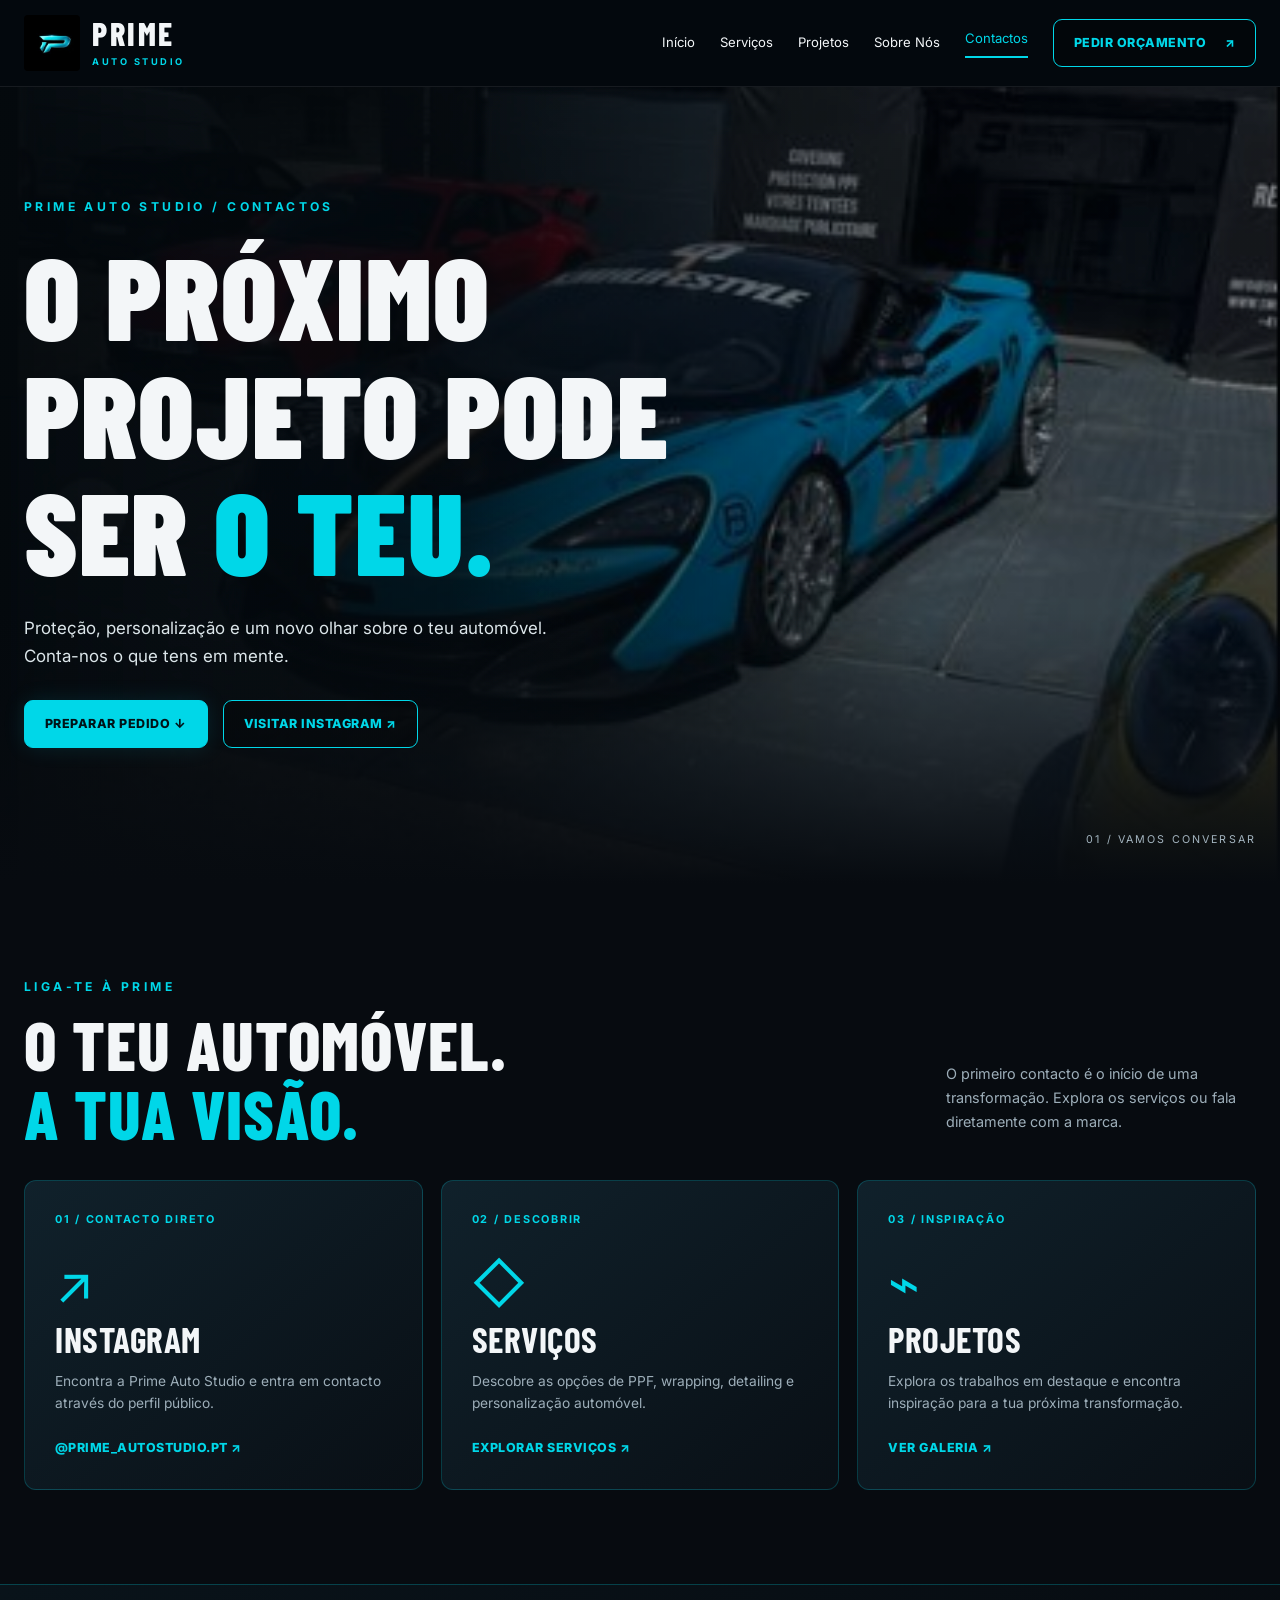
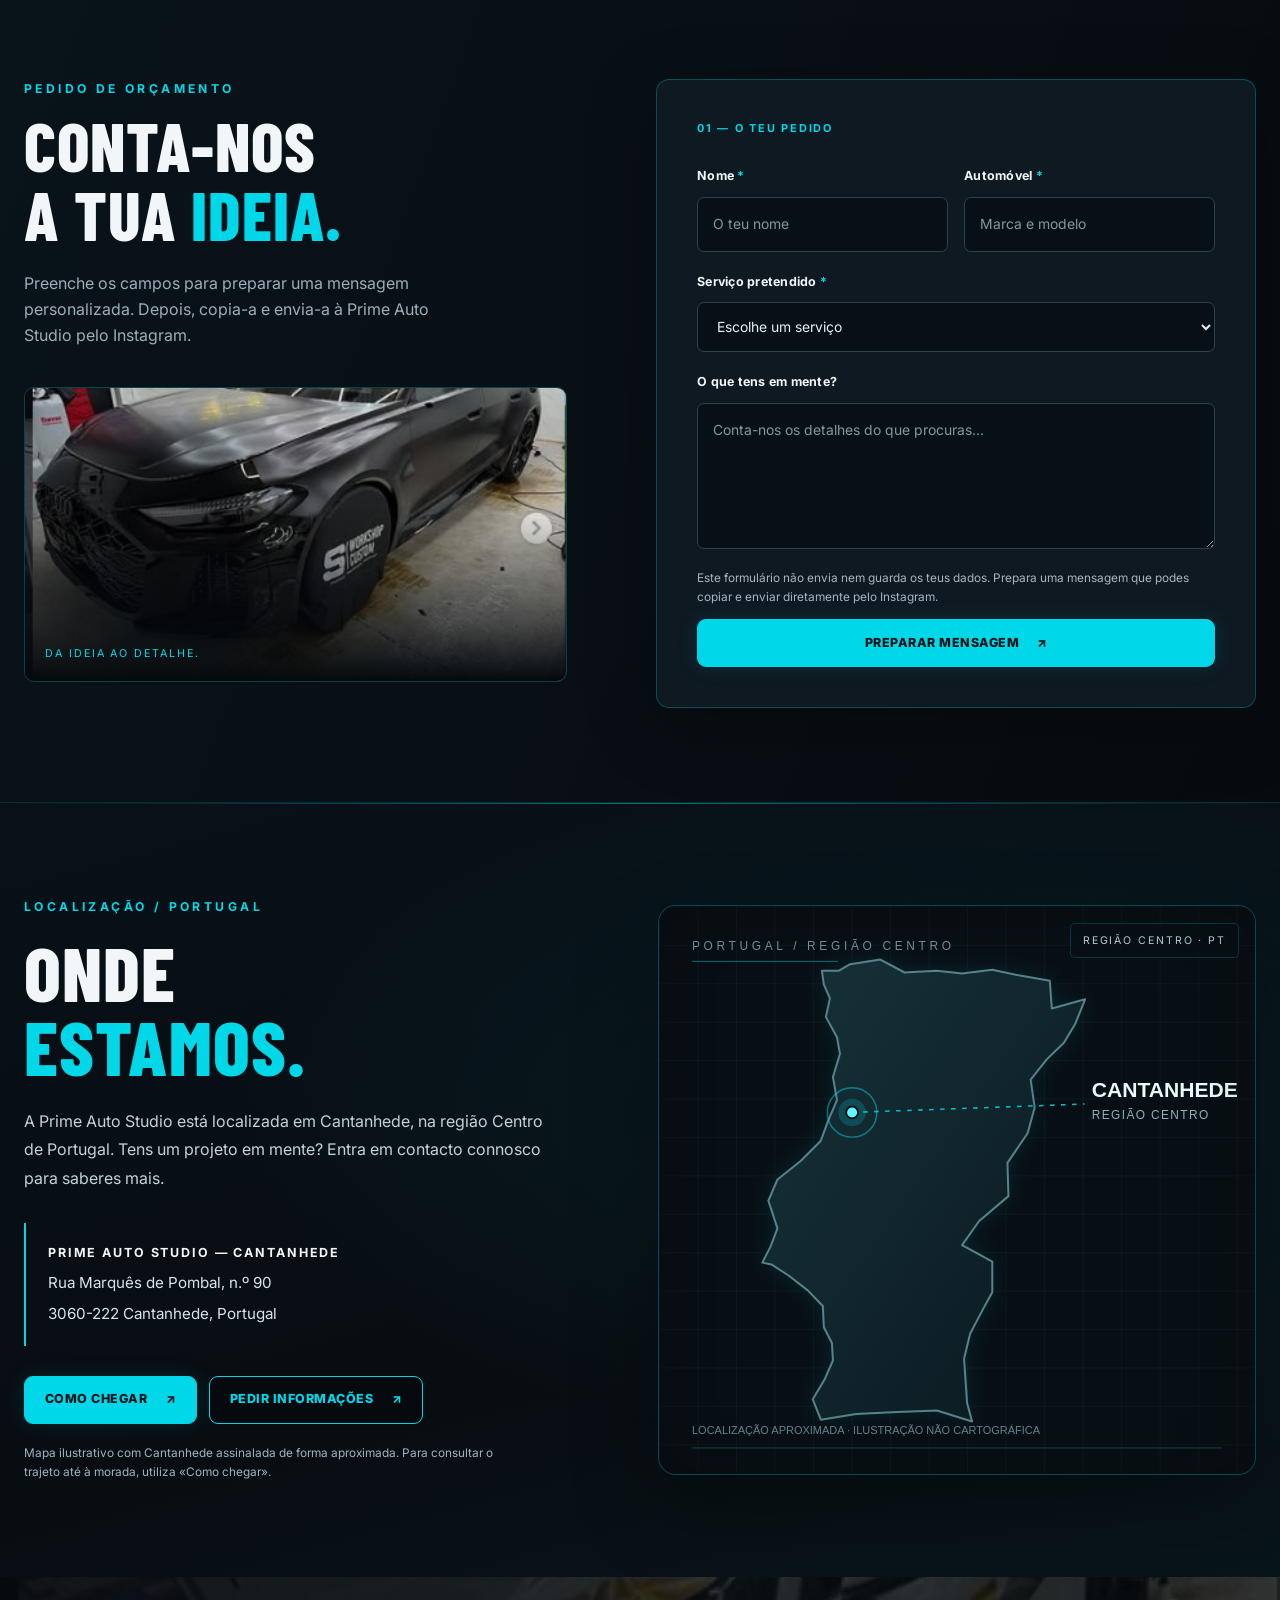
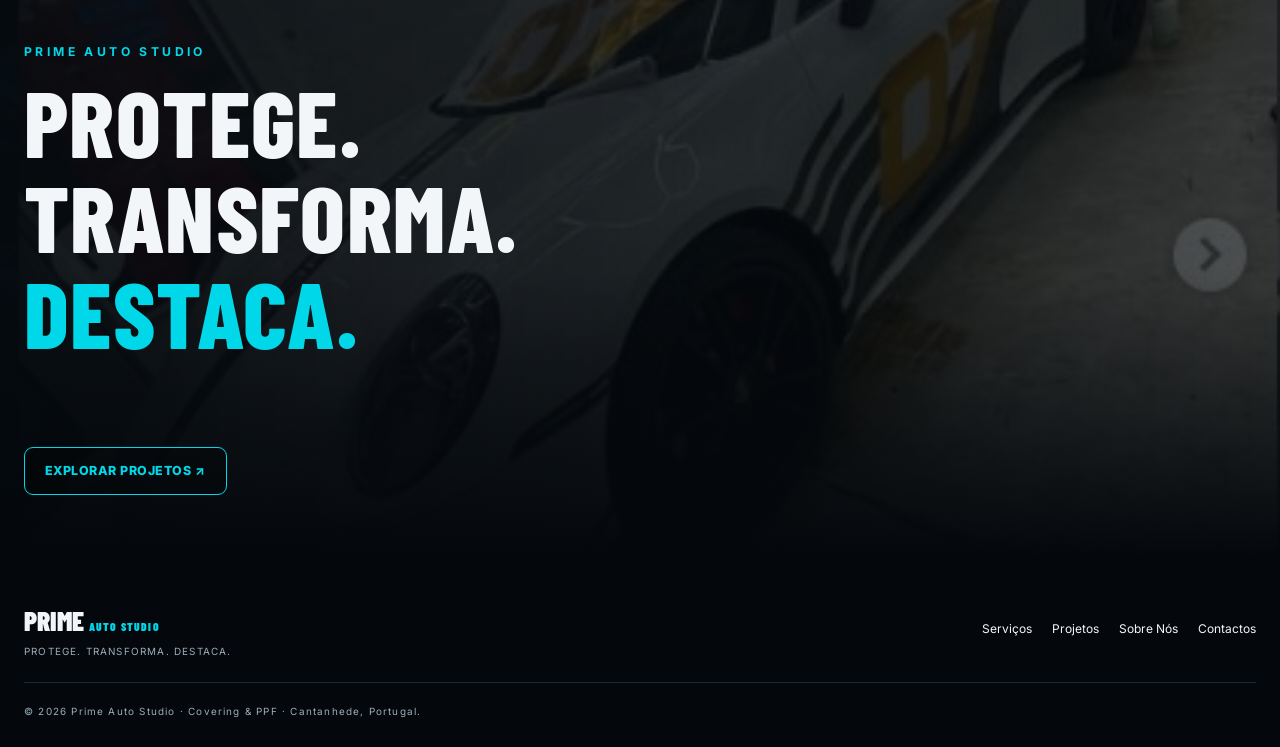
==== commit a8a92825: "revisão final" ====
--- a/contactos.html
+++ b/contactos.html
@@ -2,7 +2,7 @@
 <html lang="pt-PT"><head>
 <meta charset="UTF-8"><meta name="viewport" content="width=device-width, initial-scale=1"><meta name="theme-color" content="#080d12">
 <meta name="description" content="Contacta a Prime Auto Studio sobre PPF, wrapping, detailing e personalização automóvel.">
-<title>Contactos | Prime Auto Studio — Demonstração</title>
+<title>Contactos e Localização em Cantanhede | Prime Auto Studio</title>
 <link rel="preconnect" href="https://fonts.googleapis.com"><link rel="preconnect" href="https://fonts.gstatic.com" crossorigin>
 <link href="https://fonts.googleapis.com/css2?family=Barlow+Condensed:wght@500;600;700;800;900&family=Inter:wght@400;500;600;700&display=swap" rel="stylesheet">
 <link rel="stylesheet" href="css/style.css"><link rel="stylesheet" href="css/localizacao.css"><link rel="stylesheet" href="css/responsive.css" media="(max-width: 900px)"><link rel="stylesheet" href="css/contactos-v2.css">
@@ -11,7 +11,7 @@
 <main id="conteudo">
 <section class="contact-hero" aria-labelledby="contact-title"><div class="contact-hero-image" aria-hidden="true"></div><div class="container contact-hero-inner"><p class="eyebrow">PRIME AUTO STUDIO / CONTACTOS</p><h1 id="contact-title">O PRÓXIMO<br>PROJETO PODE<br>SER <em>O TEU.</em></h1><p class="lead">Proteção, personalização e um novo olhar sobre o teu automóvel. Conta-nos o que tens em mente.</p><div class="button-row"><a class="btn btn-primary" href="#orcamento">Preparar pedido ↓</a><a class="btn btn-outline" href="https://www.instagram.com/prime_autostudio.pt/" target="_blank" rel="noopener noreferrer">Visitar Instagram ↗</a></div></div><span class="contact-hero-index">01 / VAMOS CONVERSAR</span></section>
 <section class="contact-options section" aria-labelledby="options-title"><div class="container"><div class="section-heading"><div><p class="eyebrow">LIGA-TE À PRIME</p><h2 id="options-title">O TEU AUTOMÓVEL.<br><span>A TUA VISÃO.</span></h2></div><p class="options-side">O primeiro contacto é o início de uma transformação. Explora os serviços ou fala diretamente com a marca.</p></div><div class="contact-cards"><article class="contact-card"><span class="contact-card-number">01 / CONTACTO DIRETO</span><span class="contact-card-glyph" aria-hidden="true">↗</span><h3>INSTAGRAM</h3><p>Encontra a Prime Auto Studio e entra em contacto através do perfil público.</p><a href="https://www.instagram.com/prime_autostudio.pt/" target="_blank" rel="noopener noreferrer" class="text-link">@prime_autostudio.pt ↗</a></article><article class="contact-card"><span class="contact-card-number">02 / DESCOBRIR</span><span class="contact-card-glyph" aria-hidden="true">◇</span><h3>SERVIÇOS</h3><p>Descobre as opções de PPF, wrapping, detailing e personalização automóvel.</p><a href="servicos.html" class="text-link">Explorar serviços ↗</a></article><article class="contact-card"><span class="contact-card-number">03 / INSPIRAÇÃO</span><span class="contact-card-glyph" aria-hidden="true">⌁</span><h3>PROJETOS</h3><p>Explora os trabalhos em destaque e encontra inspiração para a tua próxima transformação.</p><a href="projetos.html" class="text-link">Ver galeria ↗</a></article></div></div></section>
-<section class="quote-section section" id="orcamento" aria-labelledby="quote-title"><div class="container quote-layout"><div class="quote-intro"><p class="eyebrow">PEDIDO DE ORÇAMENTO</p><h2 id="quote-title">CONTA-NOS<br>A TUA <span>IDEIA.</span></h2><p>Preenche os campos para preparar uma mensagem personalizada. Depois, copia-a e envia-a à Prime Auto Studio pelo Instagram.</p><div class="quote-visual"><img src="assets/images/carros/audi-rs5.jpg" alt="Audi RS5 com acabamento personalizado" loading="lazy"><div class="quote-visual-tag">DA IDEIA AO DETALHE.</div></div></div><div class="quote-form-panel"><p class="form-kicker">01 — O TEU PEDIDO</p><form id="quote-form"><div class="form-grid"><div class="field"><label for="cliente">Nome <span aria-hidden="true">*</span></label><input id="cliente" name="cliente" type="text" autocomplete="name" maxlength="80" placeholder="O teu nome" required></div><div class="field"><label for="automovel">Automóvel <span aria-hidden="true">*</span></label><input id="automovel" name="automovel" type="text" maxlength="100" placeholder="Marca e modelo" required></div></div><div class="field"><label for="servico">Serviço pretendido <span aria-hidden="true">*</span></label><select id="servico" name="servico" required><option value="" disabled selected>Escolhe um serviço</option><option>PPF — Proteção de pintura</option><option>Wrapping — Mudança de cor</option><option>Detailing</option><option>Personalização / Livery</option><option>Ainda não sei / Quero aconselhamento</option></select></div><div class="field"><label for="mensagem">O que tens em mente?</label><textarea id="mensagem" name="mensagem" rows="5" maxlength="1200" placeholder="Conta-nos os detalhes do que procuras..."></textarea></div><p class="form-explainer">Demonstração: este formulário não recolhe nem envia dados. Apenas prepara uma mensagem para copiares. O envio é feito por ti, diretamente no Instagram.</p><button class="btn btn-primary quote-submit" type="submit">Preparar mensagem <span aria-hidden="true">↗</span></button><div class="quote-result" id="quote-result" hidden><p class="quote-result-title">Mensagem pronta</p><textarea id="quote-output" readonly rows="7" aria-label="Mensagem preparada"></textarea><div class="quote-actions"><button class="btn btn-primary" type="button" id="copy-quote">Copiar mensagem</button><a class="btn btn-outline" href="https://www.instagram.com/prime_autostudio.pt/" target="_blank" rel="noopener noreferrer">Abrir Instagram ↗</a></div><p id="copy-status" class="copy-status" role="status" aria-live="polite"></p></div></form></div></div></section>
+<section class="quote-section section" id="orcamento" aria-labelledby="quote-title"><div class="container quote-layout"><div class="quote-intro"><p class="eyebrow">PEDIDO DE ORÇAMENTO</p><h2 id="quote-title">CONTA-NOS<br>A TUA <span>IDEIA.</span></h2><p>Preenche os campos para preparar uma mensagem personalizada. Depois, copia-a e envia-a à Prime Auto Studio pelo Instagram.</p><div class="quote-visual"><img src="assets/images/carros/audi-rs5.jpg" alt="Audi RS5 com acabamento personalizado" loading="lazy"><div class="quote-visual-tag">DA IDEIA AO DETALHE.</div></div></div><div class="quote-form-panel"><p class="form-kicker">01 — O TEU PEDIDO</p><form id="quote-form"><div class="form-grid"><div class="field"><label for="cliente">Nome <span aria-hidden="true">*</span></label><input id="cliente" name="cliente" type="text" autocomplete="name" maxlength="80" placeholder="O teu nome" required></div><div class="field"><label for="automovel">Automóvel <span aria-hidden="true">*</span></label><input id="automovel" name="automovel" type="text" maxlength="100" placeholder="Marca e modelo" required></div></div><div class="field"><label for="servico">Serviço pretendido <span aria-hidden="true">*</span></label><select id="servico" name="servico" required><option value="" disabled selected>Escolhe um serviço</option><option>PPF — Proteção de pintura</option><option>Wrapping — Mudança de cor</option><option>Detailing</option><option>Personalização / Livery</option><option>Ainda não sei / Quero aconselhamento</option></select></div><div class="field"><label for="mensagem">O que tens em mente?</label><textarea id="mensagem" name="mensagem" rows="5" maxlength="1200" placeholder="Conta-nos os detalhes do que procuras..."></textarea></div><p class="form-explainer">Este formulário não envia nem guarda os teus dados. Prepara uma mensagem que podes copiar e enviar diretamente pelo Instagram.</p><button class="btn btn-primary quote-submit" type="submit">Preparar mensagem <span aria-hidden="true">↗</span></button><div class="quote-result" id="quote-result" hidden><p class="quote-result-title">Mensagem pronta</p><textarea id="quote-output" readonly rows="7" aria-label="Mensagem preparada"></textarea><div class="quote-actions"><button class="btn btn-primary" type="button" id="copy-quote">Copiar mensagem</button><a class="btn btn-outline" href="https://www.instagram.com/prime_autostudio.pt/" target="_blank" rel="noopener noreferrer">Abrir Instagram ↗</a></div><p id="copy-status" class="copy-status" role="status" aria-live="polite"></p></div></form></div></div></section>
         <section class="section prime-location" id="onde-estamos" aria-labelledby="location-title">
             <div class="container prime-location-grid">
                 <div class="prime-location-copy">
@@ -27,7 +27,7 @@
                         <a class="btn btn-primary" href="https://www.google.com/maps/search/?api=1&query=Rua%20Marqu%C3%AAs%20de%20Pombal%2090%2C%20Cantanhede%2C%20Portugal" target="_blank" rel="noopener noreferrer" aria-label="Pesquisar a morada indicada da Prime Auto Studio no Google Maps (abre novo separador)">Como chegar <span aria-hidden="true">↗</span></a>
                         <a class="btn btn-outline" href="contactos.html#orcamento">Pedir informações <span aria-hidden="true">↗</span></a>
                     </div>
-                    <p class="prime-location-note">Morada indicada pelo cliente, a confirmar antes da publicação. O mapa destaca aproximadamente Cantanhede, não a localização exata do estabelecimento.</p>
+                    <p class="prime-location-note">Mapa ilustrativo com Cantanhede assinalada de forma aproximada. Para consultar o trajeto até à morada, utiliza «Como chegar».</p>
                 </div>
                 <figure class="prime-location-map">
                     <img src="assets/maps/portugal-cantanhede.svg" width="650" height="620" loading="lazy" decoding="async" alt="Mapa ilustrativo de Portugal continental com Cantanhede assinalada na região Centro; marcador aproximado, não correspondente à porta do estabelecimento.">
@@ -36,4 +36,4 @@
             </div>
         </section>
 <section class="contact-end" aria-labelledby="end-title"><div class="contact-end-photo" aria-hidden="true"></div><div class="container contact-end-content"><p class="eyebrow">PRIME AUTO STUDIO</p><h2 id="end-title">PROTEGE.<br>TRANSFORMA.<br><span>DESTACA.</span></h2><a href="projetos.html" class="btn btn-outline">Explorar projetos ↗</a></div></section>
-</main><footer class="site-footer"><div class="container footer-inner"><div><a href="index.html" class="footer-logo">PRIME <span>AUTO STUDIO</span></a><p>PROTEGE. TRANSFORMA. DESTACA.</p></div><div class="footer-links"><a href="servicos.html">Serviços</a><a href="projetos.html">Projetos</a><a href="sobre.html">Sobre Nós</a><a href="contactos.html">Contactos</a></div><p class="footer-note">© <span id="year"></span> Prime Auto Studio · Website de demonstração, não oficial.</p></div></footer><script src="js/main.js" defer></script><script src="js/contactos.js" defer></script></body></html>+</main><footer class="site-footer"><div class="container footer-inner"><div><a href="index.html" class="footer-logo">PRIME <span>AUTO STUDIO</span></a><p>PROTEGE. TRANSFORMA. DESTACA.</p></div><div class="footer-links"><a href="servicos.html">Serviços</a><a href="projetos.html">Projetos</a><a href="sobre.html">Sobre Nós</a><a href="contactos.html">Contactos</a></div><p class="footer-note">© <span id="year"></span> Prime Auto Studio · Covering & PPF · Cantanhede, Portugal.</p></div></footer><script src="js/main.js" defer></script><script src="js/contactos.js" defer></script></body></html>
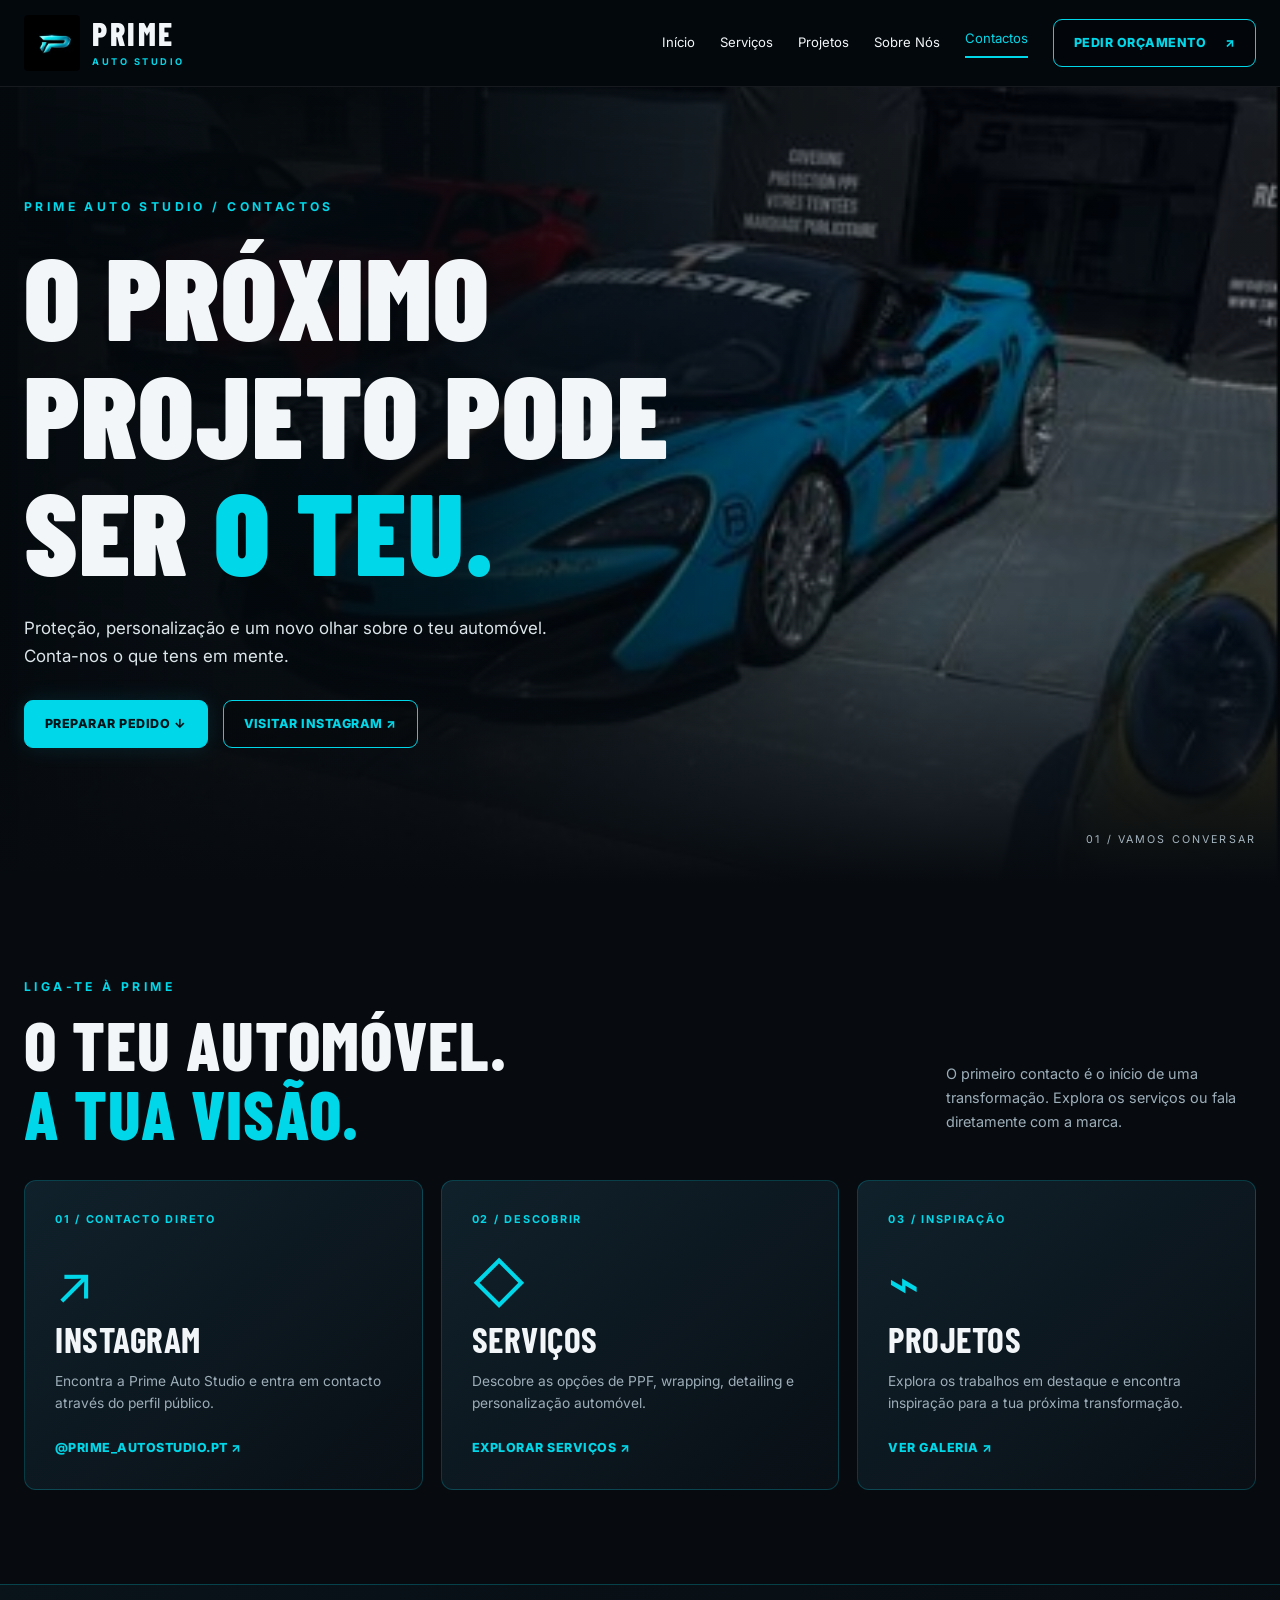
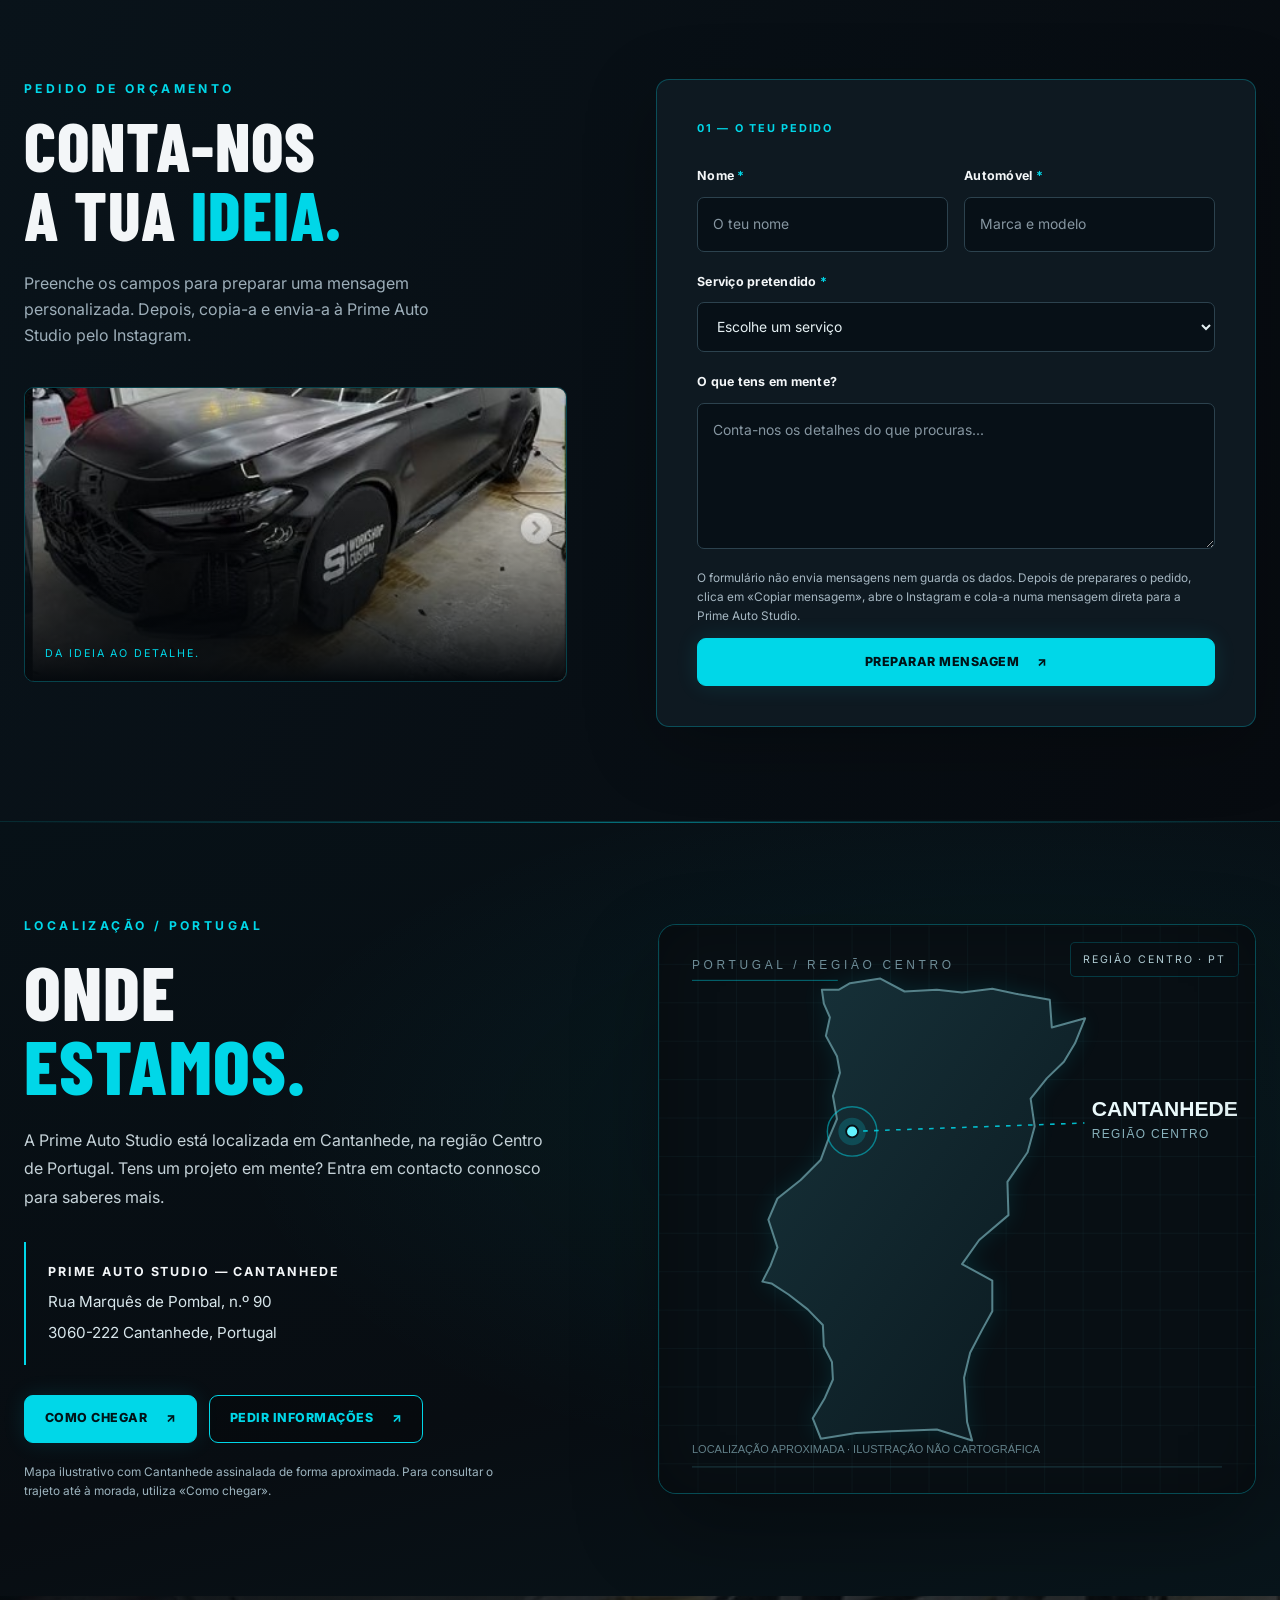
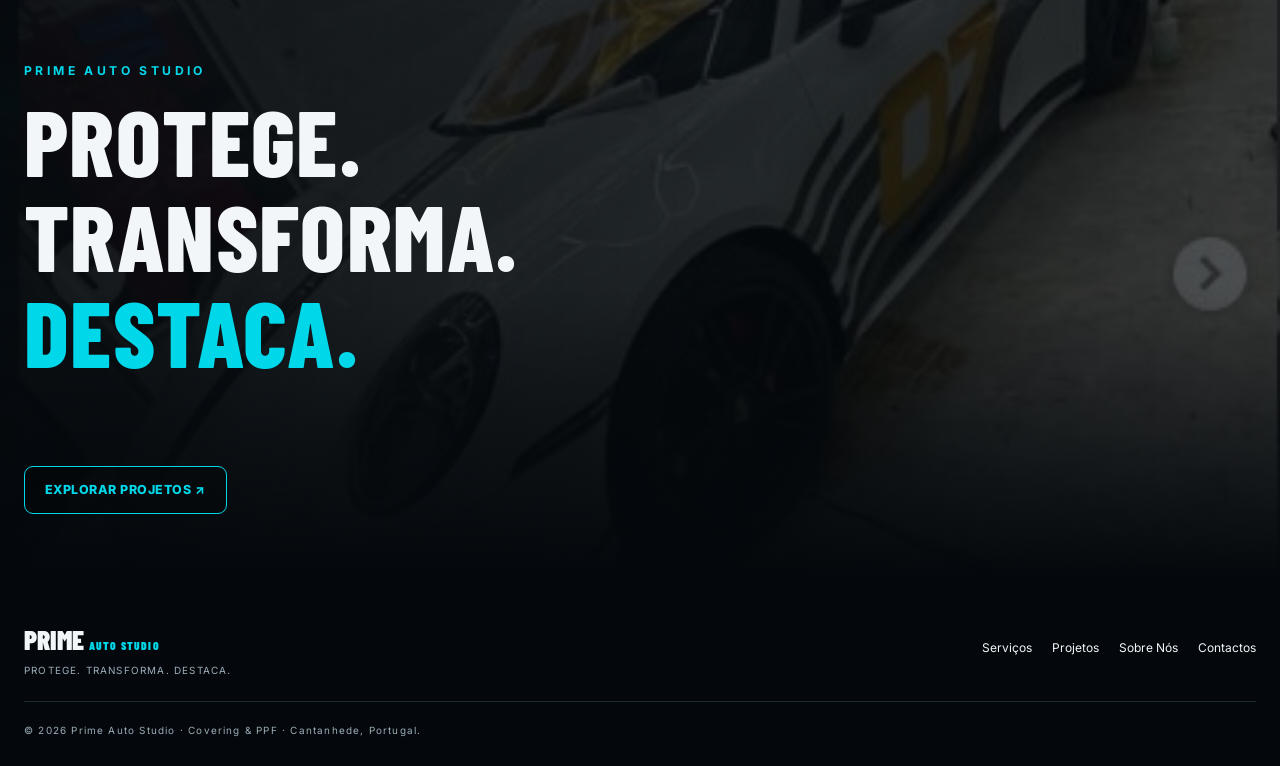
==== commit f43fc76b: "remoção de informações provisórias" ====
--- a/contactos.html
+++ b/contactos.html
@@ -11,7 +11,7 @@
 <main id="conteudo">
 <section class="contact-hero" aria-labelledby="contact-title"><div class="contact-hero-image" aria-hidden="true"></div><div class="container contact-hero-inner"><p class="eyebrow">PRIME AUTO STUDIO / CONTACTOS</p><h1 id="contact-title">O PRÓXIMO<br>PROJETO PODE<br>SER <em>O TEU.</em></h1><p class="lead">Proteção, personalização e um novo olhar sobre o teu automóvel. Conta-nos o que tens em mente.</p><div class="button-row"><a class="btn btn-primary" href="#orcamento">Preparar pedido ↓</a><a class="btn btn-outline" href="https://www.instagram.com/prime_autostudio.pt/" target="_blank" rel="noopener noreferrer">Visitar Instagram ↗</a></div></div><span class="contact-hero-index">01 / VAMOS CONVERSAR</span></section>
 <section class="contact-options section" aria-labelledby="options-title"><div class="container"><div class="section-heading"><div><p class="eyebrow">LIGA-TE À PRIME</p><h2 id="options-title">O TEU AUTOMÓVEL.<br><span>A TUA VISÃO.</span></h2></div><p class="options-side">O primeiro contacto é o início de uma transformação. Explora os serviços ou fala diretamente com a marca.</p></div><div class="contact-cards"><article class="contact-card"><span class="contact-card-number">01 / CONTACTO DIRETO</span><span class="contact-card-glyph" aria-hidden="true">↗</span><h3>INSTAGRAM</h3><p>Encontra a Prime Auto Studio e entra em contacto através do perfil público.</p><a href="https://www.instagram.com/prime_autostudio.pt/" target="_blank" rel="noopener noreferrer" class="text-link">@prime_autostudio.pt ↗</a></article><article class="contact-card"><span class="contact-card-number">02 / DESCOBRIR</span><span class="contact-card-glyph" aria-hidden="true">◇</span><h3>SERVIÇOS</h3><p>Descobre as opções de PPF, wrapping, detailing e personalização automóvel.</p><a href="servicos.html" class="text-link">Explorar serviços ↗</a></article><article class="contact-card"><span class="contact-card-number">03 / INSPIRAÇÃO</span><span class="contact-card-glyph" aria-hidden="true">⌁</span><h3>PROJETOS</h3><p>Explora os trabalhos em destaque e encontra inspiração para a tua próxima transformação.</p><a href="projetos.html" class="text-link">Ver galeria ↗</a></article></div></div></section>
-<section class="quote-section section" id="orcamento" aria-labelledby="quote-title"><div class="container quote-layout"><div class="quote-intro"><p class="eyebrow">PEDIDO DE ORÇAMENTO</p><h2 id="quote-title">CONTA-NOS<br>A TUA <span>IDEIA.</span></h2><p>Preenche os campos para preparar uma mensagem personalizada. Depois, copia-a e envia-a à Prime Auto Studio pelo Instagram.</p><div class="quote-visual"><img src="assets/images/carros/audi-rs5.jpg" alt="Audi RS5 com acabamento personalizado" loading="lazy"><div class="quote-visual-tag">DA IDEIA AO DETALHE.</div></div></div><div class="quote-form-panel"><p class="form-kicker">01 — O TEU PEDIDO</p><form id="quote-form"><div class="form-grid"><div class="field"><label for="cliente">Nome <span aria-hidden="true">*</span></label><input id="cliente" name="cliente" type="text" autocomplete="name" maxlength="80" placeholder="O teu nome" required></div><div class="field"><label for="automovel">Automóvel <span aria-hidden="true">*</span></label><input id="automovel" name="automovel" type="text" maxlength="100" placeholder="Marca e modelo" required></div></div><div class="field"><label for="servico">Serviço pretendido <span aria-hidden="true">*</span></label><select id="servico" name="servico" required><option value="" disabled selected>Escolhe um serviço</option><option>PPF — Proteção de pintura</option><option>Wrapping — Mudança de cor</option><option>Detailing</option><option>Personalização / Livery</option><option>Ainda não sei / Quero aconselhamento</option></select></div><div class="field"><label for="mensagem">O que tens em mente?</label><textarea id="mensagem" name="mensagem" rows="5" maxlength="1200" placeholder="Conta-nos os detalhes do que procuras..."></textarea></div><p class="form-explainer">Este formulário não envia nem guarda os teus dados. Prepara uma mensagem que podes copiar e enviar diretamente pelo Instagram.</p><button class="btn btn-primary quote-submit" type="submit">Preparar mensagem <span aria-hidden="true">↗</span></button><div class="quote-result" id="quote-result" hidden><p class="quote-result-title">Mensagem pronta</p><textarea id="quote-output" readonly rows="7" aria-label="Mensagem preparada"></textarea><div class="quote-actions"><button class="btn btn-primary" type="button" id="copy-quote">Copiar mensagem</button><a class="btn btn-outline" href="https://www.instagram.com/prime_autostudio.pt/" target="_blank" rel="noopener noreferrer">Abrir Instagram ↗</a></div><p id="copy-status" class="copy-status" role="status" aria-live="polite"></p></div></form></div></div></section>
+<section class="quote-section section" id="orcamento" aria-labelledby="quote-title"><div class="container quote-layout"><div class="quote-intro"><p class="eyebrow">PEDIDO DE ORÇAMENTO</p><h2 id="quote-title">CONTA-NOS<br>A TUA <span>IDEIA.</span></h2><p>Preenche os campos para preparar uma mensagem personalizada. Depois, copia-a e envia-a à Prime Auto Studio pelo Instagram.</p><div class="quote-visual"><img src="assets/images/carros/audi-rs5.jpg" alt="Audi RS5 com acabamento personalizado" loading="lazy"><div class="quote-visual-tag">DA IDEIA AO DETALHE.</div></div></div><div class="quote-form-panel"><p class="form-kicker">01 — O TEU PEDIDO</p><form id="quote-form"><div class="form-grid"><div class="field"><label for="cliente">Nome <span aria-hidden="true">*</span></label><input id="cliente" name="cliente" type="text" autocomplete="name" maxlength="80" placeholder="O teu nome" required></div><div class="field"><label for="automovel">Automóvel <span aria-hidden="true">*</span></label><input id="automovel" name="automovel" type="text" maxlength="100" placeholder="Marca e modelo" required></div></div><div class="field"><label for="servico">Serviço pretendido <span aria-hidden="true">*</span></label><select id="servico" name="servico" required><option value="" disabled selected>Escolhe um serviço</option><option>PPF — Proteção de pintura</option><option>Wrapping — Mudança de cor</option><option>Detailing</option><option>Personalização / Livery</option><option>Ainda não sei / Quero aconselhamento</option></select></div><div class="field"><label for="mensagem">O que tens em mente?</label><textarea id="mensagem" name="mensagem" rows="5" maxlength="1200" placeholder="Conta-nos os detalhes do que procuras..."></textarea></div><p class="form-explainer">O formulário não envia mensagens nem guarda os dados. Depois de preparares o pedido, clica em «Copiar mensagem», abre o Instagram e cola-a numa mensagem direta para a Prime Auto Studio.</p><button class="btn btn-primary quote-submit" type="submit">Preparar mensagem <span aria-hidden="true">↗</span></button><div class="quote-result" id="quote-result" hidden><p class="quote-result-title">Mensagem pronta para enviar</p><p class="form-explainer">Copia o texto abaixo e cola-o numa mensagem direta para a Prime Auto Studio no Instagram. O envio não é automático.</p><textarea id="quote-output" readonly rows="7" aria-label="Mensagem preparada"></textarea><div class="quote-actions"><button class="btn btn-primary" type="button" id="copy-quote">Copiar mensagem</button><a class="btn btn-outline" href="https://www.instagram.com/prime_autostudio.pt/" target="_blank" rel="noopener noreferrer">Abrir Instagram ↗</a></div><p id="copy-status" class="copy-status" role="status" aria-live="polite"></p></div></form></div></div></section>
         <section class="section prime-location" id="onde-estamos" aria-labelledby="location-title">
             <div class="container prime-location-grid">
                 <div class="prime-location-copy">
